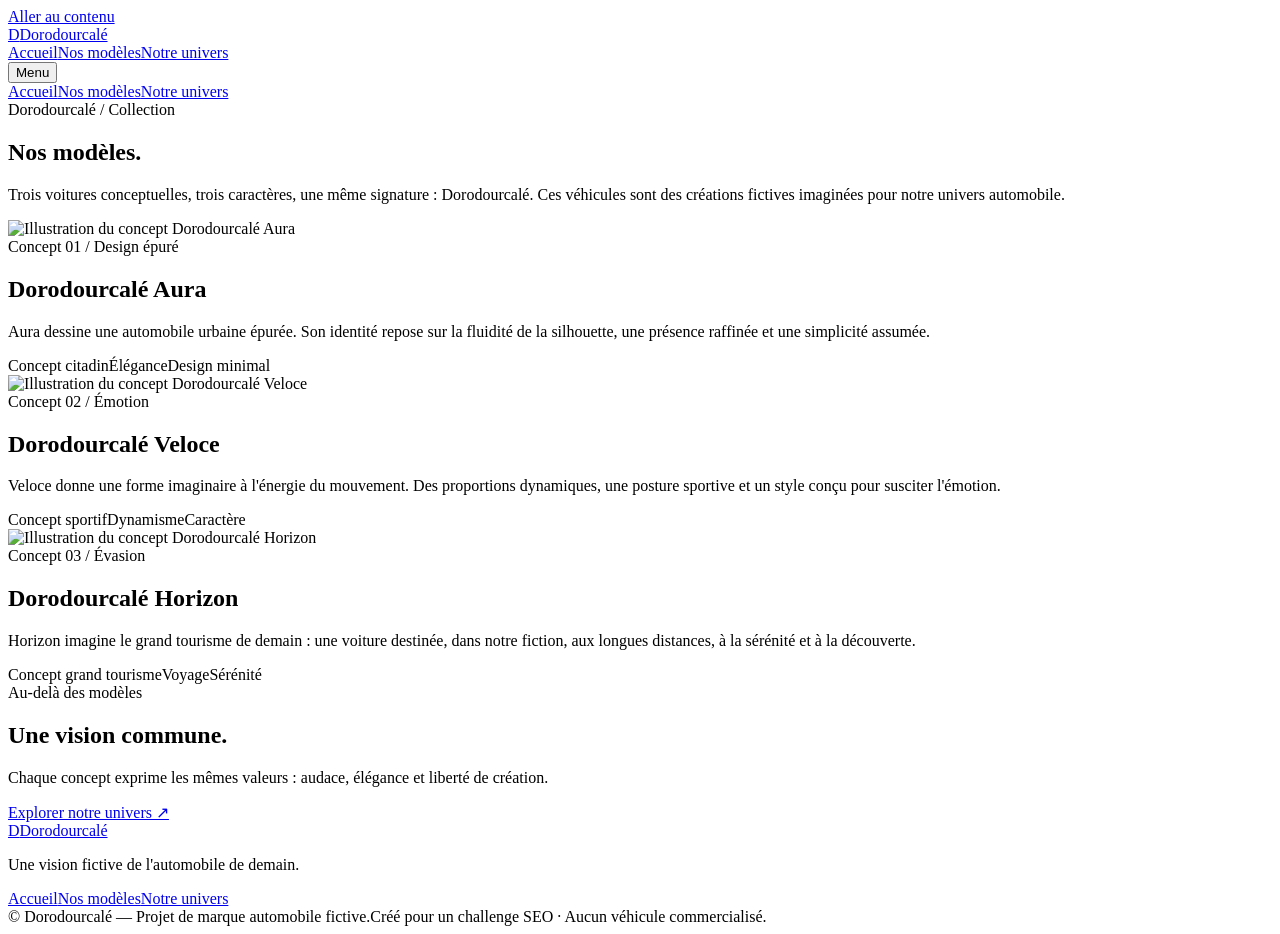
==== modeles.html @ 1ba8465c "Add files via upload" ====
<!doctype html>
<html lang="fr"><head><meta charset="utf-8"><meta name="viewport" content="width=device-width, initial-scale=1"><title>Modèles Dorodourcalé | Aura, Veloce et Horizon</title><meta name="description" content="Explorez les trois modèles de voitures conceptuelles Dorodourcalé : Aura, Veloce et Horizon, imaginés autour du design et de la liberté."><meta name="robots" content="index,follow,max-image-preview:large"><meta name="theme-color" content="#0a0d11"><meta property="og:type" content="website"><meta property="og:locale" content="fr_FR"><meta property="og:site_name" content="Dorodourcalé"><meta property="og:title" content="Modèles Dorodourcalé | Aura, Veloce et Horizon"><meta property="og:description" content="Explorez les trois modèles de voitures conceptuelles Dorodourcalé : Aura, Veloce et Horizon, imaginés autour du design et de la liberté."><meta property="og:image" content="assets/voiture.svg"><link rel="icon" href="assets/favicon.svg" type="image/svg+xml"><link rel="stylesheet" href="assets/style.css"><script type="application/ld+json">{ "@context":"https://schema.org", "@type":"Brand", "name":"Dorodourcalé", "description":"Dorodourcalé est une marque automobile fictive imaginée autour de concepts de véhicules et d’un univers de design." }</script><script src="assets/main.js" defer></script></head>
<body><a class="skip-link" href="#contenu">Aller au contenu</a><header class="site-header"><div class="container header-inner"><a href="index.html" class="brand" aria-label="Dorodourcalé, accueil"><span class="brand-mark" aria-hidden="true">D</span>Dorodourcalé</a><nav class="desktop-nav" aria-label="Navigation principale"><a href="index.html">Accueil</a><a href="modeles.html" aria-current="page">Nos modèles</a><a href="univers.html">Notre univers</a></nav><button class="menu-btn" type="button" aria-label="Ouvrir le menu" aria-controls="navigation-mobile" aria-expanded="false">Menu</button></div><nav class="mobile-nav" id="navigation-mobile" aria-label="Navigation mobile"><a href="index.html">Accueil</a><a href="modeles.html" aria-current="page">Nos modèles</a><a href="univers.html">Notre univers</a></nav></header>
<main id="contenu"><section class="inner-hero"><div class="container"><span class="eyebrow">Dorodourcalé / Collection</span><h1>Nos modèles.</h1><p>Trois voitures conceptuelles, trois caractères, une même signature : Dorodourcalé. Ces véhicules sont des créations fictives imaginées pour notre univers automobile.</p></div></section><section class="section-tight"><div class="container"><article class="detail-model" id="aura"><div class="model-image"><img src="assets/voiture.svg" width="1200" height="550" alt="Illustration du concept Dorodourcalé Aura" loading="lazy"></div><div class="detail-copy"><span class="eyebrow">Concept 01 / Design épuré</span><h2>Dorodourcalé Aura</h2><p>Aura dessine une automobile urbaine épurée. Son identité repose sur la fluidité de la silhouette, une présence raffinée et une simplicité assumée.</p><div class="details"><span class="pill">Concept citadin</span><span class="pill">Élégance</span><span class="pill">Design minimal</span></div></div></article><article class="detail-model" id="veloce"><div class="model-image"><img src="assets/voiture.svg" width="1200" height="550" alt="Illustration du concept Dorodourcalé Veloce" loading="lazy"></div><div class="detail-copy"><span class="eyebrow">Concept 02 / Émotion</span><h2>Dorodourcalé Veloce</h2><p>Veloce donne une forme imaginaire à l'énergie du mouvement. Des proportions dynamiques, une posture sportive et un style conçu pour susciter l'émotion.</p><div class="details"><span class="pill">Concept sportif</span><span class="pill">Dynamisme</span><span class="pill">Caractère</span></div></div></article><article class="detail-model" id="horizon"><div class="model-image"><img src="assets/voiture.svg" width="1200" height="550" alt="Illustration du concept Dorodourcalé Horizon" loading="lazy"></div><div class="detail-copy"><span class="eyebrow">Concept 03 / Évasion</span><h2>Dorodourcalé Horizon</h2><p>Horizon imagine le grand tourisme de demain : une voiture destinée, dans notre fiction, aux longues distances, à la sérénité et à la découverte.</p><div class="details"><span class="pill">Concept grand tourisme</span><span class="pill">Voyage</span><span class="pill">Sérénité</span></div></div></article></div></section><section class="cta-section"><div class="container"><span class="eyebrow">Au-delà des modèles</span><h2>Une vision commune.</h2><p>Chaque concept exprime les mêmes valeurs : audace, élégance et liberté de création.</p><a href="univers.html" class="btn">Explorer notre univers ↗</a></div></section></main><footer class="footer"><div class="container"><div class="footer-grid"><div><a href="index.html" class="brand"><span class="brand-mark" aria-hidden="true">D</span>Dorodourcalé</a><p>Une vision fictive de l'automobile de demain.</p></div><nav class="footer-links" aria-label="Navigation de pied de page"><a href="index.html">Accueil</a><a href="modeles.html" aria-current="page">Nos modèles</a><a href="univers.html">Notre univers</a></nav></div><div class="footer-bottom"><span>© Dorodourcalé — Projet de marque automobile fictive.</span><span>Créé pour un challenge SEO · Aucun véhicule commercialisé.</span></div></div></footer></body></html>
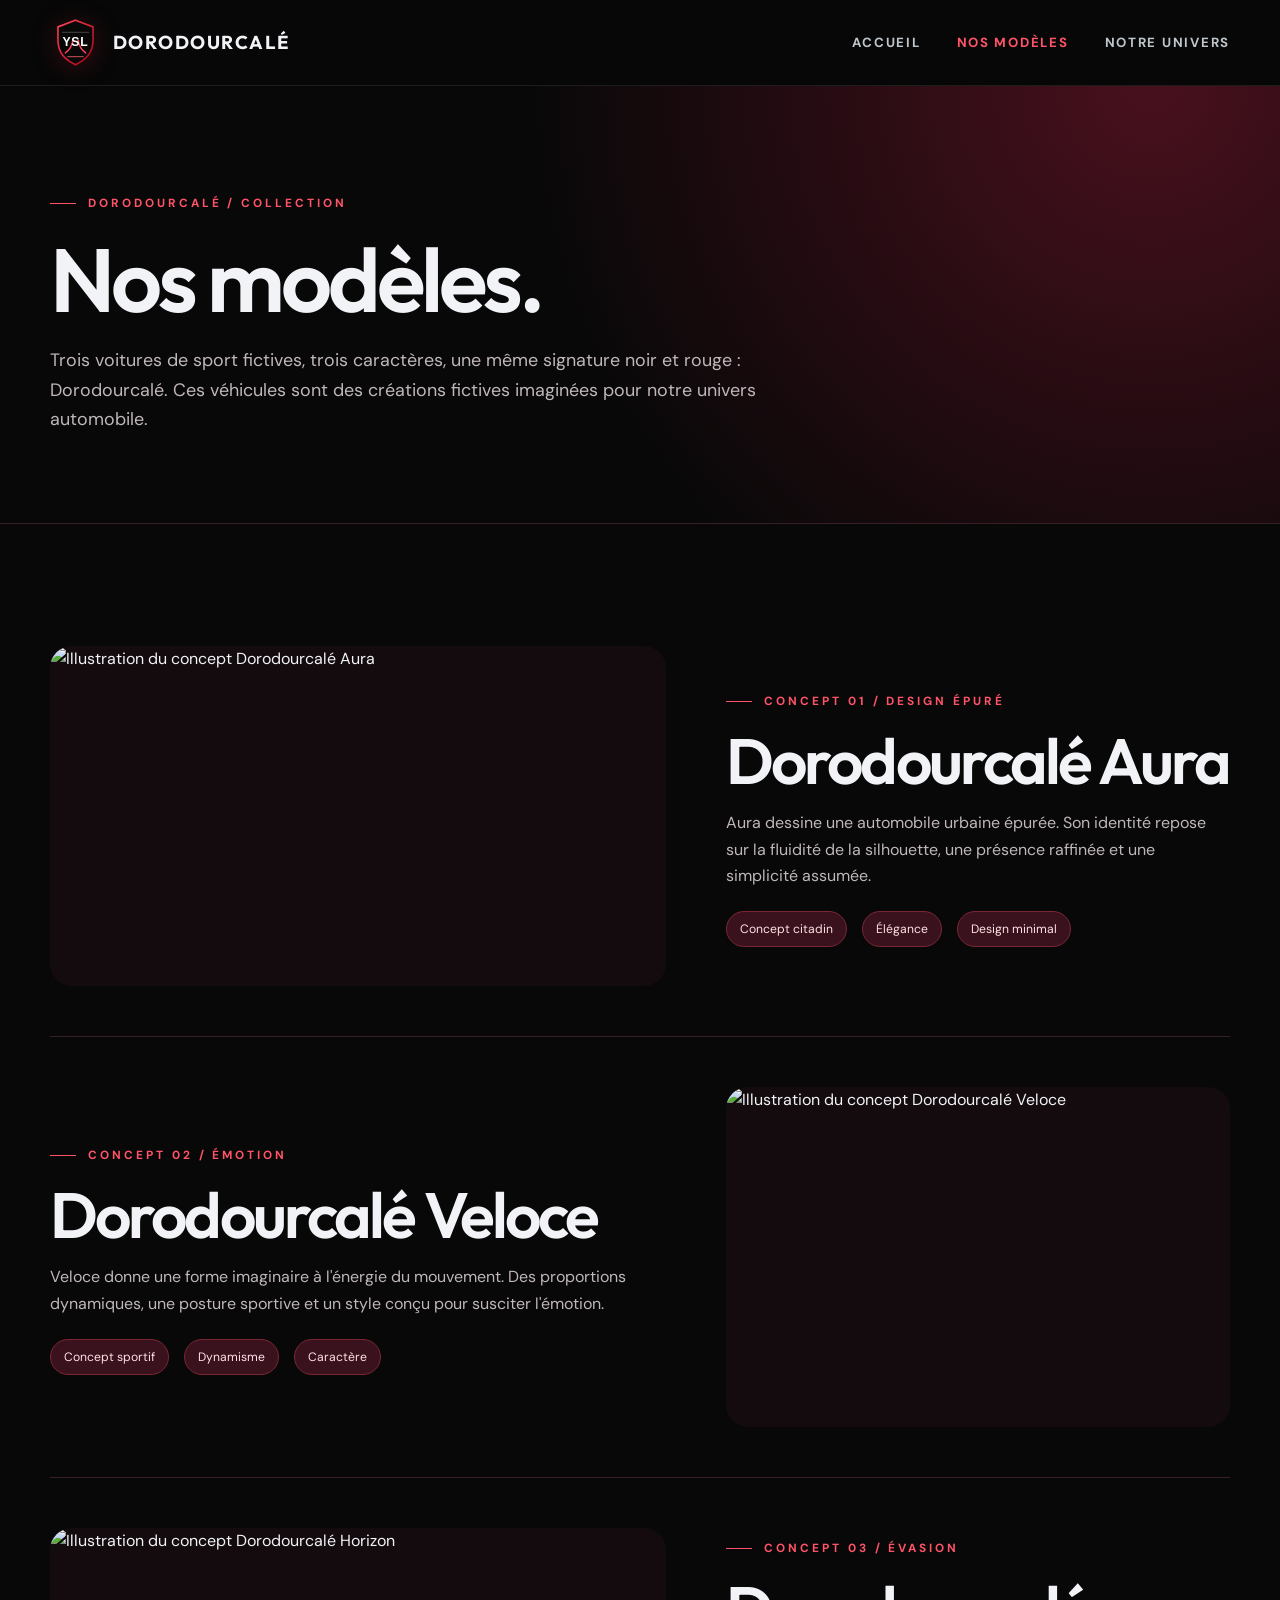
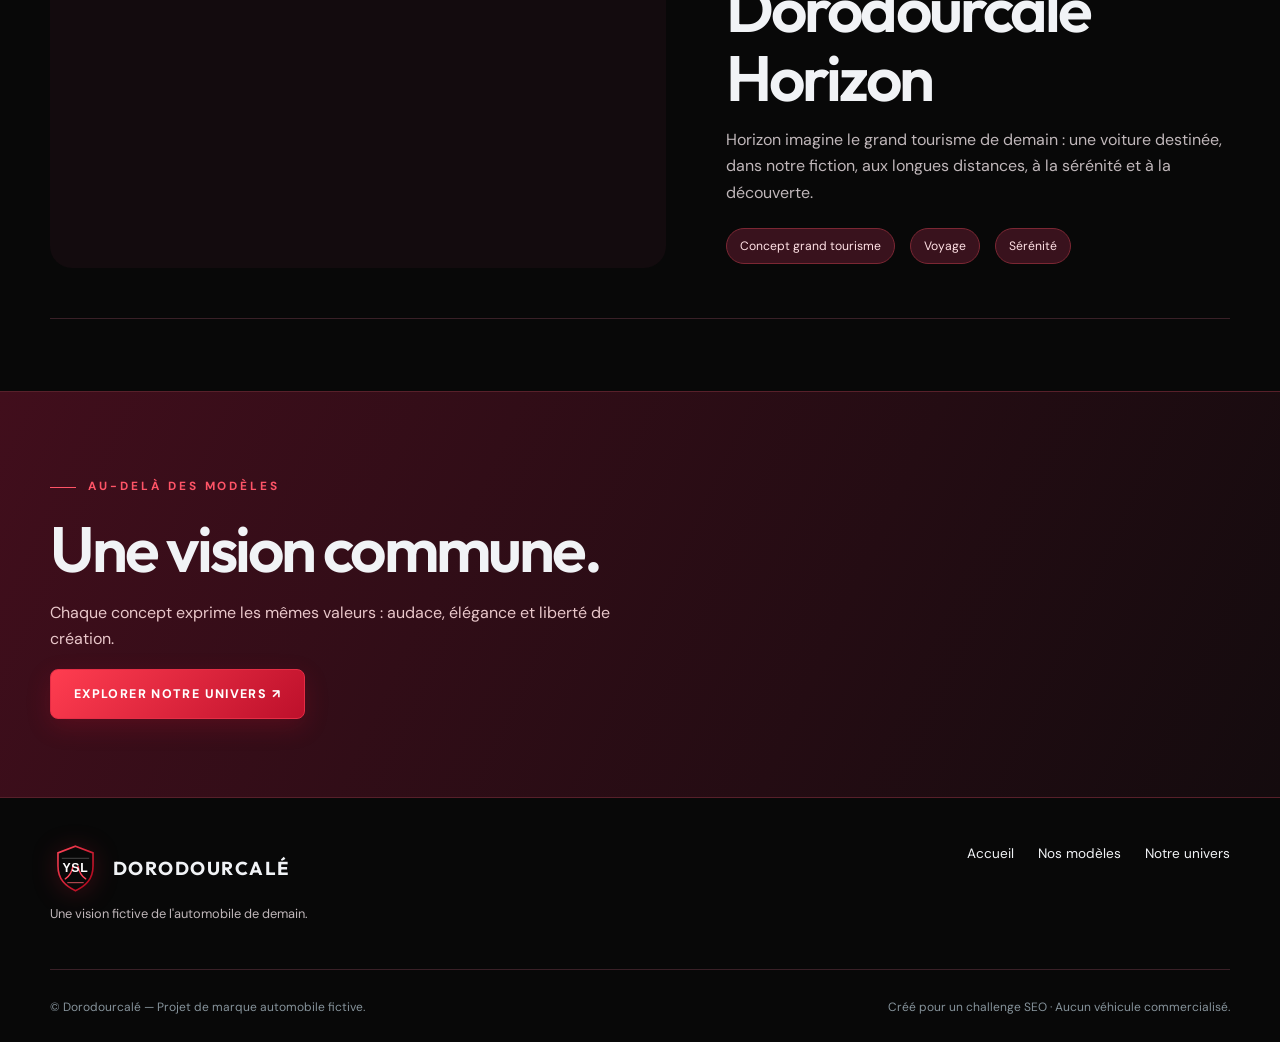
==== commit d072c9ef: "Add YSL logo and sports-car photography to modeles.html" ====
--- a/modeles.html
+++ b/modeles.html
@@ -1,4 +1,4 @@
 <!doctype html>
-<html lang="fr"><head><meta charset="utf-8"><meta name="viewport" content="width=device-width, initial-scale=1"><title>Modèles Dorodourcalé | Aura, Veloce et Horizon</title><meta name="description" content="Explorez les trois modèles de voitures conceptuelles Dorodourcalé : Aura, Veloce et Horizon, imaginés autour du design et de la liberté."><meta name="robots" content="index,follow,max-image-preview:large"><meta name="theme-color" content="#0a0d11"><meta property="og:type" content="website"><meta property="og:locale" content="fr_FR"><meta property="og:site_name" content="Dorodourcalé"><meta property="og:title" content="Modèles Dorodourcalé | Aura, Veloce et Horizon"><meta property="og:description" content="Explorez les trois modèles de voitures conceptuelles Dorodourcalé : Aura, Veloce et Horizon, imaginés autour du design et de la liberté."><meta property="og:image" content="assets/voiture.svg"><link rel="icon" href="assets/favicon.svg" type="image/svg+xml"><link rel="stylesheet" href="assets/style.css"><script type="application/ld+json">{ "@context":"https://schema.org", "@type":"Brand", "name":"Dorodourcalé", "description":"Dorodourcalé est une marque automobile fictive imaginée autour de concepts de véhicules et d’un univers de design." }</script><script src="assets/main.js" defer></script></head>
-<body><a class="skip-link" href="#contenu">Aller au contenu</a><header class="site-header"><div class="container header-inner"><a href="index.html" class="brand" aria-label="Dorodourcalé, accueil"><span class="brand-mark" aria-hidden="true">D</span>Dorodourcalé</a><nav class="desktop-nav" aria-label="Navigation principale"><a href="index.html">Accueil</a><a href="modeles.html" aria-current="page">Nos modèles</a><a href="univers.html">Notre univers</a></nav><button class="menu-btn" type="button" aria-label="Ouvrir le menu" aria-controls="navigation-mobile" aria-expanded="false">Menu</button></div><nav class="mobile-nav" id="navigation-mobile" aria-label="Navigation mobile"><a href="index.html">Accueil</a><a href="modeles.html" aria-current="page">Nos modèles</a><a href="univers.html">Notre univers</a></nav></header>
-<main id="contenu"><section class="inner-hero"><div class="container"><span class="eyebrow">Dorodourcalé / Collection</span><h1>Nos modèles.</h1><p>Trois voitures conceptuelles, trois caractères, une même signature : Dorodourcalé. Ces véhicules sont des créations fictives imaginées pour notre univers automobile.</p></div></section><section class="section-tight"><div class="container"><article class="detail-model" id="aura"><div class="model-image"><img src="assets/voiture.svg" width="1200" height="550" alt="Illustration du concept Dorodourcalé Aura" loading="lazy"></div><div class="detail-copy"><span class="eyebrow">Concept 01 / Design épuré</span><h2>Dorodourcalé Aura</h2><p>Aura dessine une automobile urbaine épurée. Son identité repose sur la fluidité de la silhouette, une présence raffinée et une simplicité assumée.</p><div class="details"><span class="pill">Concept citadin</span><span class="pill">Élégance</span><span class="pill">Design minimal</span></div></div></article><article class="detail-model" id="veloce"><div class="model-image"><img src="assets/voiture.svg" width="1200" height="550" alt="Illustration du concept Dorodourcalé Veloce" loading="lazy"></div><div class="detail-copy"><span class="eyebrow">Concept 02 / Émotion</span><h2>Dorodourcalé Veloce</h2><p>Veloce donne une forme imaginaire à l'énergie du mouvement. Des proportions dynamiques, une posture sportive et un style conçu pour susciter l'émotion.</p><div class="details"><span class="pill">Concept sportif</span><span class="pill">Dynamisme</span><span class="pill">Caractère</span></div></div></article><article class="detail-model" id="horizon"><div class="model-image"><img src="assets/voiture.svg" width="1200" height="550" alt="Illustration du concept Dorodourcalé Horizon" loading="lazy"></div><div class="detail-copy"><span class="eyebrow">Concept 03 / Évasion</span><h2>Dorodourcalé Horizon</h2><p>Horizon imagine le grand tourisme de demain : une voiture destinée, dans notre fiction, aux longues distances, à la sérénité et à la découverte.</p><div class="details"><span class="pill">Concept grand tourisme</span><span class="pill">Voyage</span><span class="pill">Sérénité</span></div></div></article></div></section><section class="cta-section"><div class="container"><span class="eyebrow">Au-delà des modèles</span><h2>Une vision commune.</h2><p>Chaque concept exprime les mêmes valeurs : audace, élégance et liberté de création.</p><a href="univers.html" class="btn">Explorer notre univers ↗</a></div></section></main><footer class="footer"><div class="container"><div class="footer-grid"><div><a href="index.html" class="brand"><span class="brand-mark" aria-hidden="true">D</span>Dorodourcalé</a><p>Une vision fictive de l'automobile de demain.</p></div><nav class="footer-links" aria-label="Navigation de pied de page"><a href="index.html">Accueil</a><a href="modeles.html" aria-current="page">Nos modèles</a><a href="univers.html">Notre univers</a></nav></div><div class="footer-bottom"><span>© Dorodourcalé — Projet de marque automobile fictive.</span><span>Créé pour un challenge SEO · Aucun véhicule commercialisé.</span></div></div></footer></body></html>+<html lang="fr"><head><meta charset="utf-8"><meta name="viewport" content="width=device-width, initial-scale=1"><title>Modèles Dorodourcalé | Aura, Veloce et Horizon</title><meta name="description" content="Explorez les trois modèles de voitures conceptuelles Dorodourcalé : Aura, Veloce et Horizon, imaginés autour du design et de la liberté."><meta name="robots" content="index,follow,max-image-preview:large"><meta name="theme-color" content="#080808"><meta property="og:type" content="website"><meta property="og:locale" content="fr_FR"><meta property="og:site_name" content="Dorodourcalé"><meta property="og:title" content="Modèles Dorodourcalé | Aura, Veloce et Horizon"><meta property="og:description" content="Explorez les trois modèles de voitures conceptuelles Dorodourcalé : Aura, Veloce et Horizon, imaginés autour du design et de la liberté."><meta property="og:image" content="assets/ysl-logo.svg"><link rel="icon" href="assets/ysl-logo.svg" type="image/svg+xml"><link rel="stylesheet" href="assets/style.css"><script type="application/ld+json">{ "@context":"https://schema.org", "@type":"Brand", "name":"Dorodourcalé", "description":"Dorodourcalé est une marque automobile fictive imaginée autour de concepts de véhicules et d’un univers de design." }</script><script src="assets/main.js" defer></script></head>
+<body><a class="skip-link" href="#contenu">Aller au contenu</a><header class="site-header"><div class="container header-inner"><a href="index.html" class="brand" aria-label="Dorodourcalé, accueil"><img class="brand-logo" src="assets/ysl-logo.svg" alt="Emblème automobile YSL">Dorodourcalé</a><nav class="desktop-nav" aria-label="Navigation principale"><a href="index.html">Accueil</a><a href="modeles.html" aria-current="page">Nos modèles</a><a href="univers.html">Notre univers</a></nav><button class="menu-btn" type="button" aria-label="Ouvrir le menu" aria-controls="navigation-mobile" aria-expanded="false">Menu</button></div><nav class="mobile-nav" id="navigation-mobile" aria-label="Navigation mobile"><a href="index.html">Accueil</a><a href="modeles.html" aria-current="page">Nos modèles</a><a href="univers.html">Notre univers</a></nav></header>
+<main id="contenu"><section class="inner-hero"><div class="container"><span class="eyebrow">Dorodourcalé / Collection</span><h1>Nos modèles.</h1><p>Trois voitures de sport fictives, trois caractères, une même signature noir et rouge : Dorodourcalé. Ces véhicules sont des créations fictives imaginées pour notre univers automobile.</p></div></section><section class="section-tight"><div class="container"><article class="detail-model" id="aura"><div class="model-image"><img src="https://images.pexels.com/photos/193991/pexels-photo-193991.jpeg?auto=compress&cs=tinysrgb&w=1600" width="1600" height="1067" alt="Illustration du concept Dorodourcalé Aura" loading="lazy"></div><div class="detail-copy"><span class="eyebrow">Concept 01 / Design épuré</span><h2>Dorodourcalé Aura</h2><p>Aura dessine une automobile urbaine épurée. Son identité repose sur la fluidité de la silhouette, une présence raffinée et une simplicité assumée.</p><div class="details"><span class="pill">Concept citadin</span><span class="pill">Élégance</span><span class="pill">Design minimal</span></div></div></article><article class="detail-model" id="veloce"><div class="model-image"><img src="https://images.pexels.com/photos/120049/pexels-photo-120049.jpeg?auto=compress&cs=tinysrgb&w=1600" width="1600" height="1067" alt="Illustration du concept Dorodourcalé Veloce" loading="lazy"></div><div class="detail-copy"><span class="eyebrow">Concept 02 / Émotion</span><h2>Dorodourcalé Veloce</h2><p>Veloce donne une forme imaginaire à l'énergie du mouvement. Des proportions dynamiques, une posture sportive et un style conçu pour susciter l'émotion.</p><div class="details"><span class="pill">Concept sportif</span><span class="pill">Dynamisme</span><span class="pill">Caractère</span></div></div></article><article class="detail-model" id="horizon"><div class="model-image"><img src="https://images.pexels.com/photos/337909/pexels-photo-337909.jpeg?auto=compress&cs=tinysrgb&w=1600" width="1600" height="1067" alt="Illustration du concept Dorodourcalé Horizon" loading="lazy"></div><div class="detail-copy"><span class="eyebrow">Concept 03 / Évasion</span><h2>Dorodourcalé Horizon</h2><p>Horizon imagine le grand tourisme de demain : une voiture destinée, dans notre fiction, aux longues distances, à la sérénité et à la découverte.</p><div class="details"><span class="pill">Concept grand tourisme</span><span class="pill">Voyage</span><span class="pill">Sérénité</span></div></div></article></div></section><section class="cta-section"><div class="container"><span class="eyebrow">Au-delà des modèles</span><h2>Une vision commune.</h2><p>Chaque concept exprime les mêmes valeurs : audace, élégance et liberté de création.</p><a href="univers.html" class="btn">Explorer notre univers ↗</a></div></section></main><footer class="footer"><div class="container"><div class="footer-grid"><div><a href="index.html" class="brand"><img class="brand-logo" src="assets/ysl-logo.svg" alt="Emblème automobile YSL">Dorodourcalé</a><p>Une vision fictive de l'automobile de demain.</p></div><nav class="footer-links" aria-label="Navigation de pied de page"><a href="index.html">Accueil</a><a href="modeles.html" aria-current="page">Nos modèles</a><a href="univers.html">Notre univers</a></nav></div><div class="footer-bottom"><span>© Dorodourcalé — Projet de marque automobile fictive.</span><span>Créé pour un challenge SEO · Aucun véhicule commercialisé.</span></div></div></footer></body></html>
--- a/assets/style.css
+++ b/assets/style.css
@@ -0,0 +1,40 @@
+@import url('https://fonts.googleapis.com/css2?family=DM+Sans:wght@400;500;600;700&family=Outfit:wght@400;500;600;700;800&display=swap');
+:root{--bg:#090909;--surface:#141111;--panel:#1e1718;--text:#f1f3f6;--muted:#a4afb8;--line:#372226;--cyan:#f03b4d;--max:1180px}
+*{box-sizing:border-box}html{scroll-behavior:smooth}body{margin:0;background:var(--bg);color:var(--text);font-family:'DM Sans',Arial,sans-serif;line-height:1.65}a{color:inherit;text-decoration:none}img{max-width:100%;display:block}button{font:inherit}h1,h2,h3,p{margin-top:0}h1,h2,h3{font-family:Outfit,Arial,sans-serif;line-height:1.08;letter-spacing:-.045em}h1{font-size:clamp(3.5rem,8.4vw,8rem);font-weight:600}h2{font-size:clamp(2.4rem,5vw,4.8rem);font-weight:600}h3{font-size:1.55rem;font-weight:600}.container{width:min(var(--max),calc(100% - 48px));margin-inline:auto}
+.site-header{position:relative;z-index:40;border-bottom:1px solid #ffffff17;background:#090909ed}.header-inner{min-height:85px;display:flex;align-items:center;justify-content:space-between;gap:24px}.brand{display:inline-flex;align-items:center;gap:11px;font-family:Outfit,sans-serif;font-size:1.35rem;font-weight:700;letter-spacing:.07em;text-transform:uppercase}.brand-mark{width:29px;height:29px;border:2px solid var(--cyan);border-radius:50%;display:grid;place-items:center;color:var(--cyan);font-size:17px;line-height:1;transform:rotate(-25deg)}.desktop-nav{display:flex;gap:36px;align-items:center}.desktop-nav a,.mobile-nav a{font-size:.83rem;text-transform:uppercase;letter-spacing:.13em;color:#bec6cc;font-weight:700}.desktop-nav a:hover,.desktop-nav a[aria-current=page],.mobile-nav a[aria-current=page]{color:var(--cyan)}.menu-btn{display:none;border:1px solid var(--line);border-radius:8px;background:transparent;color:#fff;padding:9px 13px;cursor:pointer}.mobile-nav{display:none}
+.eyebrow{display:inline-flex;align-items:center;gap:12px;font-size:.74rem;letter-spacing:.25em;font-weight:700;text-transform:uppercase;color:var(--cyan)}.eyebrow:before{content:'';width:26px;height:1px;background:currentColor}
+.hero{min-height:710px;position:relative;overflow:hidden;display:flex;align-items:center;padding:90px 0 130px;background:radial-gradient(ellipse at 71% 46%,#4c111a 0%,#190c10 31%,#090909 72%)}.hero:after{content:'';position:absolute;inset:auto 0 0;height:170px;background:linear-gradient(transparent,var(--bg))}.hero .container{position:relative;z-index:2}.hero-copy{max-width:710px}.hero-copy h1{margin:22px 0 19px}.hero-copy h1 em{display:block;font-style:normal;color:var(--cyan)}.hero-copy p{color:#c4cdd1;max-width:550px;font-size:1.1rem}.hero-vehicle{position:absolute;right:-15%;top:23%;width:min(93%,1160px);max-width:none;opacity:.96;filter:drop-shadow(0 35px 20px #0008);z-index:1;pointer-events:none}
+.btn{display:inline-flex;align-items:center;justify-content:center;gap:18px;padding:14px 23px;border-radius:3px;background:var(--cyan);color:#ffffff;font-weight:800;font-size:.78rem;letter-spacing:.11em;text-transform:uppercase;border:1px solid var(--cyan);transition:transform .2s,background .2s;cursor:pointer}.btn:hover{transform:translateY(-2px);background:#e2fff6}.btn-outline{background:transparent;border-color:#79898b;color:white}.btn-outline:hover{background:#ffffff19}.hero-actions{display:flex;gap:13px;flex-wrap:wrap;margin-top:30px}.hero-index{position:absolute;bottom:43px;left:max(24px,calc((100% - var(--max))/2));z-index:3;color:#9aa7ac;font-size:.75rem;letter-spacing:.2em}
+.section{padding:110px 0}.section-tight{padding:72px 0}.section-lead{max-width:760px}.section-lead p{font-size:1.07rem;color:var(--muted);max-width:650px}.section-lead h2{margin:20px 0 16px}.split{display:grid;grid-template-columns:1fr 1fr;gap:70px;align-items:center}.feature-art{min-height:390px;border:1px solid #4e2028;background:radial-gradient(circle at 50% 40%,#3e1821,#170c10 70%);display:flex;align-items:center;justify-content:center;overflow:hidden;position:relative}.feature-art img{width:130%;max-width:none}.feature-art:after{position:absolute;content:'D / 01';bottom:20px;left:24px;color:#e2a9b0;font-size:.78rem;letter-spacing:.24em}.text-muted{color:var(--muted)}.stat-band{border-block:1px solid var(--line);background:#130e0f}.stat-grid{display:grid;grid-template-columns:repeat(3,1fr);gap:20px;padding-block:30px}.stat-item{padding:10px 30px;border-right:1px solid var(--line)}.stat-item:first-child{padding-left:0}.stat-item:last-child{border:0}.stat-item strong{display:block;font-size:1.2rem;font-family:Outfit,sans-serif}.stat-item span{color:var(--muted);font-size:.8rem}
+.cards{display:grid;grid-template-columns:repeat(3,1fr);gap:20px;margin-top:48px}.model-card{border:1px solid var(--line);background:linear-gradient(155deg,#231416,#151011);overflow:hidden;transition:transform .25s,border-color .25s}.model-card:hover{transform:translateY(-5px);border-color:#b71b32}.model-art{height:210px;display:grid;place-items:center;overflow:hidden;background:radial-gradient(ellipse at 50% 65%,#34464a 0%,transparent 70%)}.model-art img{max-width:none;width:120%;filter:drop-shadow(0 14px 8px #0008)}.model-card:nth-child(2) .model-art img{filter:hue-rotate(160deg) saturate(.75) drop-shadow(0 14px 8px #0008)}.model-card:nth-child(3) .model-art img{filter:hue-rotate(235deg) saturate(.6) drop-shadow(0 14px 8px #0008)}.model-copy{padding:25px}.model-copy h3{margin:6px 0 8px}.model-copy p{color:var(--muted);font-size:.9rem}.tag{color:var(--cyan);text-transform:uppercase;letter-spacing:.19em;font-size:.66rem;font-weight:800}.text-link{font-size:.75rem;letter-spacing:.1em;text-transform:uppercase;color:var(--cyan);font-weight:800}
+.cta-section{background:linear-gradient(100deg,#42121d,#190b0e);border-block:1px solid #57202a;padding:78px 0}.cta-section h2{margin:17px 0}.cta-section p{max-width:620px;color:#e9c7ca}.footer{padding:45px 0 25px}.footer-grid{display:flex;justify-content:space-between;gap:30px;align-items:start}.footer p,.footer small{color:var(--muted);font-size:.8rem}.footer-links{display:flex;gap:24px;flex-wrap:wrap;font-size:.85rem}.footer-bottom{padding-top:28px;margin-top:32px;border-top:1px solid var(--line);display:flex;justify-content:space-between;gap:20px;color:#86939b;font-size:.75rem}
+.inner-hero{padding:100px 0 70px;background:radial-gradient(circle at 90% 0%,#48101d,transparent 51%);border-bottom:1px solid var(--line)}.inner-hero h1{font-size:clamp(3.2rem,7vw,6rem);margin:18px 0}.inner-hero p{font-size:1.12rem;max-width:740px;color:var(--muted)}.detail-model{display:grid;grid-template-columns:1.1fr .9fr;gap:60px;align-items:center;padding:50px 0;border-bottom:1px solid var(--line)}.detail-model:nth-child(even) .model-image{order:2}.model-image{min-height:330px;background:radial-gradient(ellipse at center,#42111c,#160a0d 70%);display:flex;align-items:center;justify-content:center;overflow:hidden}.model-image img{width:115%;max-width:none}.detail-model:nth-child(2) .model-image img{filter:hue-rotate(160deg) saturate(.75)}.detail-model:nth-child(3) .model-image img{filter:hue-rotate(235deg) saturate(.6)}.detail-copy h2{margin:15px 0}.detail-copy p{color:var(--muted)}.details{display:flex;gap:15px;flex-wrap:wrap;margin-top:22px}.pill{border:1px solid #7b2733;padding:7px 13px;border-radius:20px;color:#ffe0e4;font-size:.76rem}.prose{max-width:780px}.prose p{color:var(--muted);font-size:1.07rem}.prose h2{margin:52px 0 17px}.principles{display:grid;grid-template-columns:repeat(3,1fr);gap:20px;margin:45px 0}.principle{background:var(--surface);padding:32px;border:1px solid var(--line)}.principle .num{font-size:.75rem;letter-spacing:.2em;color:var(--cyan)}.principle h3{margin:16px 0}.principle p{font-size:.9rem;color:var(--muted)}.faq{max-width:850px;margin-top:30px}.faq details{border-bottom:1px solid var(--line);padding:18px 0}.faq summary{font-family:Outfit,sans-serif;font-size:1.15rem;font-weight:600;cursor:pointer;list-style-position:outside}.faq p{color:var(--muted);margin:12px 0 5px}.skip-link{position:absolute;top:-90px;left:10px;background:white;color:black;padding:8px;z-index:100}.skip-link:focus{top:10px}:focus-visible{outline:2px solid var(--cyan);outline-offset:3px}
+@media(max-width:1000px){.hero-vehicle{right:-35%;top:29%;width:120%;opacity:.5}.hero-copy{position:relative;z-index:4}.split{gap:30px}}
+@media(max-width:700px){.container{width:min(var(--max),calc(100% - 36px))}.header-inner{min-height:70px}.brand{font-size:1.06rem}.desktop-nav{display:none}.menu-btn{display:block}.mobile-nav.open{display:flex;flex-direction:column;gap:20px;padding:20px 24px 25px;border-top:1px solid var(--line)}.hero{min-height:660px;padding:90px 0}.hero-vehicle{width:165%;right:-69%;top:38%;opacity:.43}.hero h1{font-size:clamp(3.2rem,13vw,5rem)}.section{padding:76px 0}.split,.cards,.principles,.detail-model{grid-template-columns:1fr}.feature-art{min-height:265px}.model-art{height:230px}.stat-grid{grid-template-columns:1fr;gap:0}.stat-item{padding:16px 0;border-right:0;border-bottom:1px solid var(--line)}.stat-item:last-child{border:0}.detail-model{gap:25px}.detail-model:nth-child(even) .model-image{order:0}.model-image{min-height:235px}.footer-grid,.footer-bottom{flex-direction:column}.inner-hero{padding:70px 0 40px}.hero-index{bottom:25px}}
+/* Dorodourcalé YSL — noir et rouge, photos de sport */
+:root{--cyan:#f03b4d;--bg:#080808;--line:#392027;--muted:#c0b7ba}
+.site-header{background:#080808ed;backdrop-filter:blur(12px)}
+.brand{gap:12px;font-size:1.17rem;letter-spacing:.08em}
+.brand-logo{width:51px;height:51px;object-fit:contain;filter:drop-shadow(0 3px 12px #8d142755)}
+.hero{background:radial-gradient(ellipse at 80% 38%,#4c1420 0%,#170b0e 42%,#080808 82%);min-height:700px}
+.hero:before{content:'';position:absolute;inset:0;background:linear-gradient(90deg,#070707f2 0%,#080808bb 43%,#08080836 100%);z-index:1}
+.hero .container{z-index:3}
+.hero-vehicle{right:0;top:0;width:100%;height:100%;object-fit:cover;opacity:.78;filter:none;border-radius:0}
+.hero-copy h1 em{color:#ff4c60}
+.hero-copy p{color:#e3d9dc}
+.btn{background:linear-gradient(135deg,#ff3d50,#bd102b);color:#fff;border-color:#e52d45;border-radius:8px;box-shadow:0 8px 25px #d1102b33}
+.btn:hover{background:#ff5062;box-shadow:0 10px 30px #d1102b55}
+.btn-outline{background:#160b0eaa}
+.feature-art{border-radius:22px;background:#180b10}
+.feature-art img{width:100%;height:390px;object-fit:cover}
+.feature-art:after{color:#f5c5ce;content:'DORODOURCALÉ / YSL'}
+.model-card{border-radius:18px;background:linear-gradient(160deg,#261217,#0e0b0c)}
+.model-art{height:225px;background:#1b0c10}
+.model-art img,.model-card:nth-child(2) .model-art img,.model-card:nth-child(3) .model-art img{width:100%;height:225px;max-width:100%;object-fit:cover;filter:none}
+.model-image{border-radius:22px;background:#130b0e}
+.model-image img,.detail-model:nth-child(2) .model-image img,.detail-model:nth-child(3) .model-image img{width:100%;height:340px;max-width:100%;object-fit:cover;filter:none}
+.tag,.text-link,.eyebrow,.desktop-nav a[aria-current=page]{color:#ff5467}
+.pill{background:#39121d;color:#ffe1e5}
+.cta-section{background:linear-gradient(115deg,#410e1c,#140b0e)}
+@media(max-width:1000px){.hero-vehicle{right:0;top:0;width:100%;opacity:.6}}
+@media(max-width:700px){.brand-logo{width:42px;height:42px}.brand{font-size:1rem}.hero-vehicle{right:0;top:0;width:100%;opacity:.46}.hero{min-height:650px}.feature-art img{height:280px}.model-image img{height:260px}}
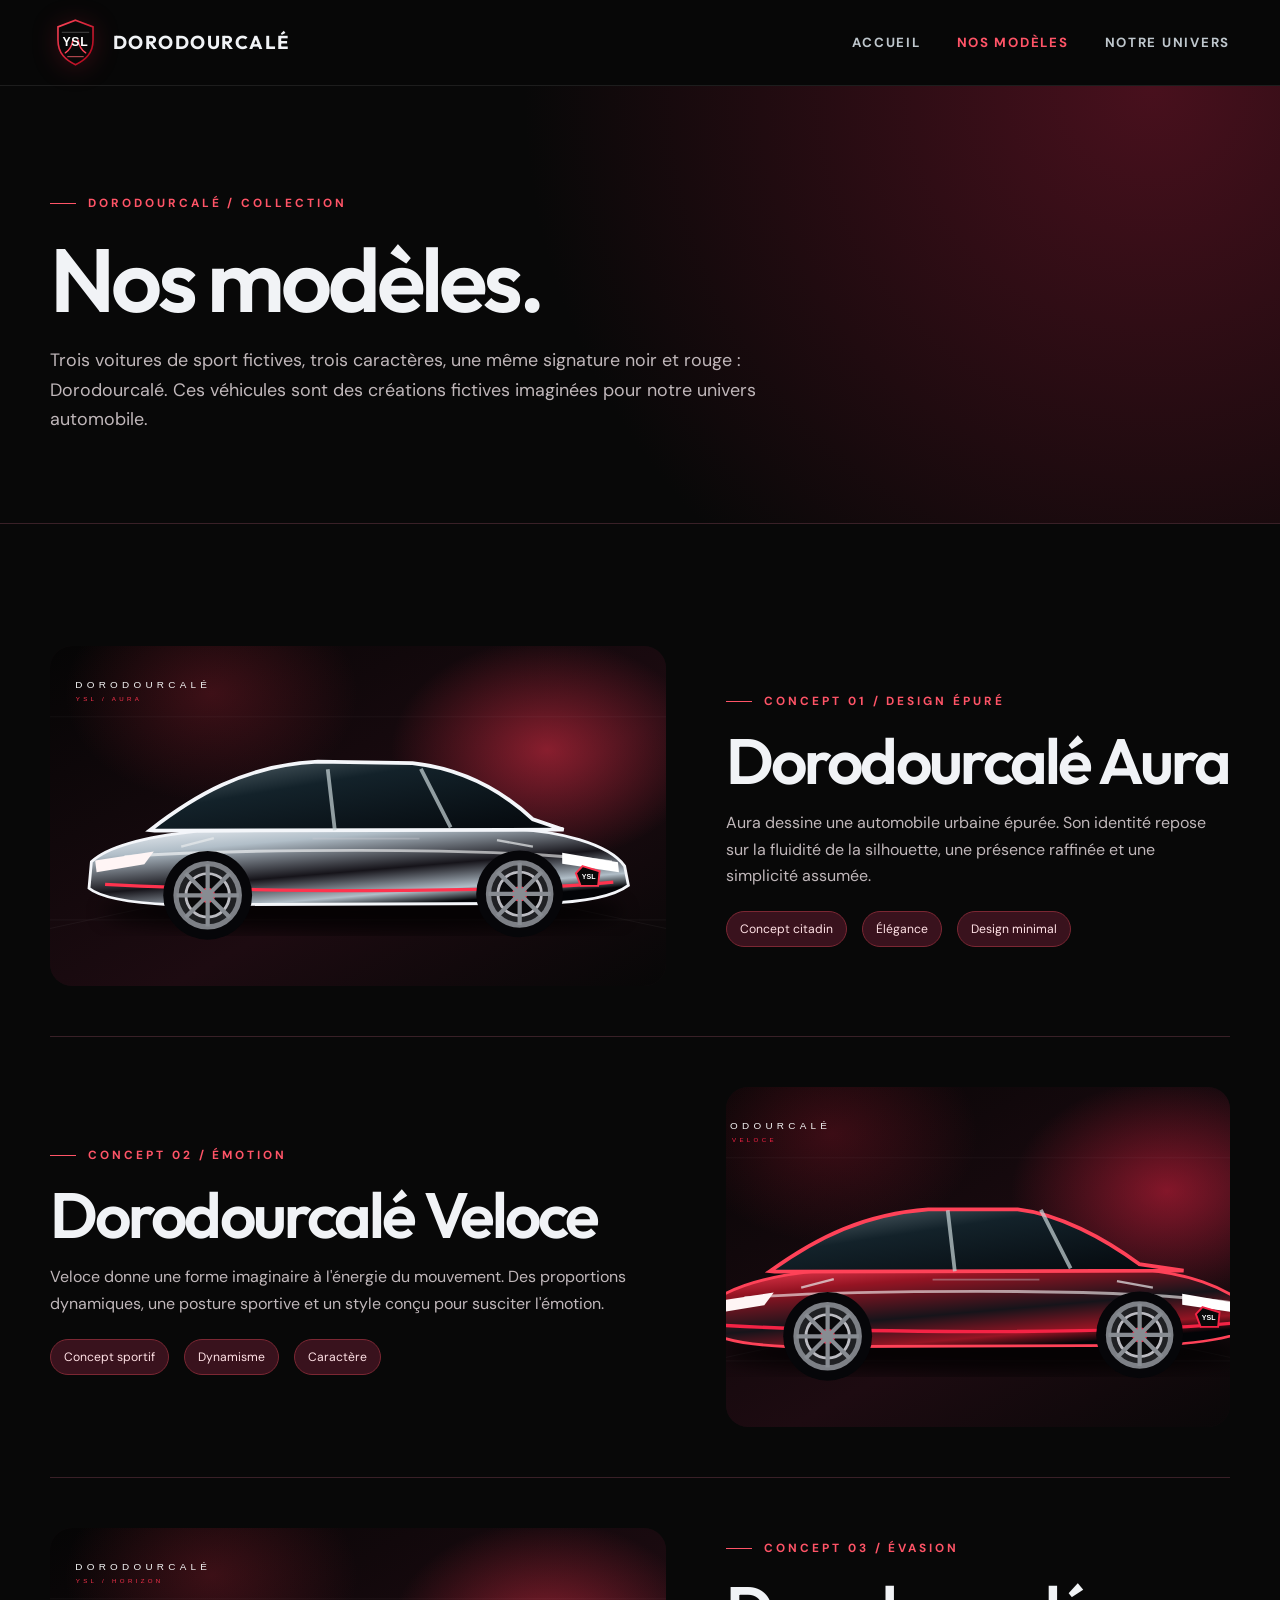
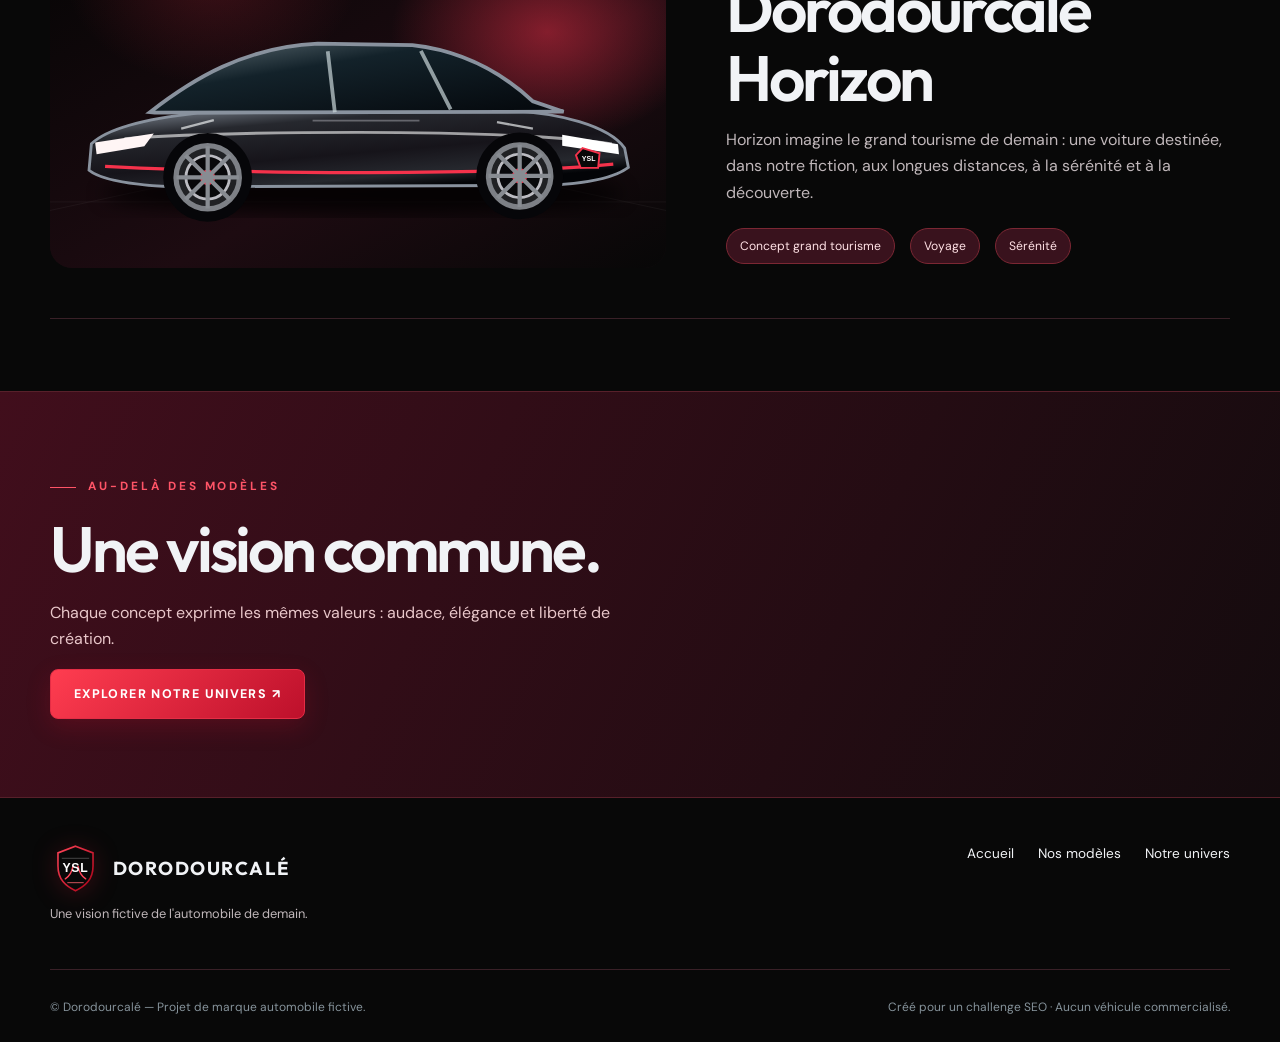
==== commit 5805fed0: "Replace branded car photos with original YSL luxury concepts in modeles.html" ====
--- a/modeles.html
+++ b/modeles.html
@@ -1,4 +1,4 @@
 <!doctype html>
 <html lang="fr"><head><meta charset="utf-8"><meta name="viewport" content="width=device-width, initial-scale=1"><title>Modèles Dorodourcalé | Aura, Veloce et Horizon</title><meta name="description" content="Explorez les trois modèles de voitures conceptuelles Dorodourcalé : Aura, Veloce et Horizon, imaginés autour du design et de la liberté."><meta name="robots" content="index,follow,max-image-preview:large"><meta name="theme-color" content="#080808"><meta property="og:type" content="website"><meta property="og:locale" content="fr_FR"><meta property="og:site_name" content="Dorodourcalé"><meta property="og:title" content="Modèles Dorodourcalé | Aura, Veloce et Horizon"><meta property="og:description" content="Explorez les trois modèles de voitures conceptuelles Dorodourcalé : Aura, Veloce et Horizon, imaginés autour du design et de la liberté."><meta property="og:image" content="assets/ysl-logo.svg"><link rel="icon" href="assets/ysl-logo.svg" type="image/svg+xml"><link rel="stylesheet" href="assets/style.css"><script type="application/ld+json">{ "@context":"https://schema.org", "@type":"Brand", "name":"Dorodourcalé", "description":"Dorodourcalé est une marque automobile fictive imaginée autour de concepts de véhicules et d’un univers de design." }</script><script src="assets/main.js" defer></script></head>
 <body><a class="skip-link" href="#contenu">Aller au contenu</a><header class="site-header"><div class="container header-inner"><a href="index.html" class="brand" aria-label="Dorodourcalé, accueil"><img class="brand-logo" src="assets/ysl-logo.svg" alt="Emblème automobile YSL">Dorodourcalé</a><nav class="desktop-nav" aria-label="Navigation principale"><a href="index.html">Accueil</a><a href="modeles.html" aria-current="page">Nos modèles</a><a href="univers.html">Notre univers</a></nav><button class="menu-btn" type="button" aria-label="Ouvrir le menu" aria-controls="navigation-mobile" aria-expanded="false">Menu</button></div><nav class="mobile-nav" id="navigation-mobile" aria-label="Navigation mobile"><a href="index.html">Accueil</a><a href="modeles.html" aria-current="page">Nos modèles</a><a href="univers.html">Notre univers</a></nav></header>
-<main id="contenu"><section class="inner-hero"><div class="container"><span class="eyebrow">Dorodourcalé / Collection</span><h1>Nos modèles.</h1><p>Trois voitures de sport fictives, trois caractères, une même signature noir et rouge : Dorodourcalé. Ces véhicules sont des créations fictives imaginées pour notre univers automobile.</p></div></section><section class="section-tight"><div class="container"><article class="detail-model" id="aura"><div class="model-image"><img src="https://images.pexels.com/photos/193991/pexels-photo-193991.jpeg?auto=compress&cs=tinysrgb&w=1600" width="1600" height="1067" alt="Illustration du concept Dorodourcalé Aura" loading="lazy"></div><div class="detail-copy"><span class="eyebrow">Concept 01 / Design épuré</span><h2>Dorodourcalé Aura</h2><p>Aura dessine une automobile urbaine épurée. Son identité repose sur la fluidité de la silhouette, une présence raffinée et une simplicité assumée.</p><div class="details"><span class="pill">Concept citadin</span><span class="pill">Élégance</span><span class="pill">Design minimal</span></div></div></article><article class="detail-model" id="veloce"><div class="model-image"><img src="https://images.pexels.com/photos/120049/pexels-photo-120049.jpeg?auto=compress&cs=tinysrgb&w=1600" width="1600" height="1067" alt="Illustration du concept Dorodourcalé Veloce" loading="lazy"></div><div class="detail-copy"><span class="eyebrow">Concept 02 / Émotion</span><h2>Dorodourcalé Veloce</h2><p>Veloce donne une forme imaginaire à l'énergie du mouvement. Des proportions dynamiques, une posture sportive et un style conçu pour susciter l'émotion.</p><div class="details"><span class="pill">Concept sportif</span><span class="pill">Dynamisme</span><span class="pill">Caractère</span></div></div></article><article class="detail-model" id="horizon"><div class="model-image"><img src="https://images.pexels.com/photos/337909/pexels-photo-337909.jpeg?auto=compress&cs=tinysrgb&w=1600" width="1600" height="1067" alt="Illustration du concept Dorodourcalé Horizon" loading="lazy"></div><div class="detail-copy"><span class="eyebrow">Concept 03 / Évasion</span><h2>Dorodourcalé Horizon</h2><p>Horizon imagine le grand tourisme de demain : une voiture destinée, dans notre fiction, aux longues distances, à la sérénité et à la découverte.</p><div class="details"><span class="pill">Concept grand tourisme</span><span class="pill">Voyage</span><span class="pill">Sérénité</span></div></div></article></div></section><section class="cta-section"><div class="container"><span class="eyebrow">Au-delà des modèles</span><h2>Une vision commune.</h2><p>Chaque concept exprime les mêmes valeurs : audace, élégance et liberté de création.</p><a href="univers.html" class="btn">Explorer notre univers ↗</a></div></section></main><footer class="footer"><div class="container"><div class="footer-grid"><div><a href="index.html" class="brand"><img class="brand-logo" src="assets/ysl-logo.svg" alt="Emblème automobile YSL">Dorodourcalé</a><p>Une vision fictive de l'automobile de demain.</p></div><nav class="footer-links" aria-label="Navigation de pied de page"><a href="index.html">Accueil</a><a href="modeles.html" aria-current="page">Nos modèles</a><a href="univers.html">Notre univers</a></nav></div><div class="footer-bottom"><span>© Dorodourcalé — Projet de marque automobile fictive.</span><span>Créé pour un challenge SEO · Aucun véhicule commercialisé.</span></div></div></footer></body></html>+<main id="contenu"><section class="inner-hero"><div class="container"><span class="eyebrow">Dorodourcalé / Collection</span><h1>Nos modèles.</h1><p>Trois voitures de sport fictives, trois caractères, une même signature noir et rouge : Dorodourcalé. Ces véhicules sont des créations fictives imaginées pour notre univers automobile.</p></div></section><section class="section-tight"><div class="container"><article class="detail-model" id="aura"><div class="model-image"><img src="assets/aura.svg" width="1600" height="1067" alt="Illustration du concept Dorodourcalé Aura" loading="lazy"></div><div class="detail-copy"><span class="eyebrow">Concept 01 / Design épuré</span><h2>Dorodourcalé Aura</h2><p>Aura dessine une automobile urbaine épurée. Son identité repose sur la fluidité de la silhouette, une présence raffinée et une simplicité assumée.</p><div class="details"><span class="pill">Concept citadin</span><span class="pill">Élégance</span><span class="pill">Design minimal</span></div></div></article><article class="detail-model" id="veloce"><div class="model-image"><img src="assets/veloce.svg" width="1600" height="1067" alt="Illustration du concept Dorodourcalé Veloce" loading="lazy"></div><div class="detail-copy"><span class="eyebrow">Concept 02 / Émotion</span><h2>Dorodourcalé Veloce</h2><p>Veloce donne une forme imaginaire à l'énergie du mouvement. Des proportions dynamiques, une posture sportive et un style conçu pour susciter l'émotion.</p><div class="details"><span class="pill">Concept sportif</span><span class="pill">Dynamisme</span><span class="pill">Caractère</span></div></div></article><article class="detail-model" id="horizon"><div class="model-image"><img src="assets/horizon.svg" width="1600" height="1067" alt="Illustration du concept Dorodourcalé Horizon" loading="lazy"></div><div class="detail-copy"><span class="eyebrow">Concept 03 / Évasion</span><h2>Dorodourcalé Horizon</h2><p>Horizon imagine le grand tourisme de demain : une voiture destinée, dans notre fiction, aux longues distances, à la sérénité et à la découverte.</p><div class="details"><span class="pill">Concept grand tourisme</span><span class="pill">Voyage</span><span class="pill">Sérénité</span></div></div></article></div></section><section class="cta-section"><div class="container"><span class="eyebrow">Au-delà des modèles</span><h2>Une vision commune.</h2><p>Chaque concept exprime les mêmes valeurs : audace, élégance et liberté de création.</p><a href="univers.html" class="btn">Explorer notre univers ↗</a></div></section></main><footer class="footer"><div class="container"><div class="footer-grid"><div><a href="index.html" class="brand"><img class="brand-logo" src="assets/ysl-logo.svg" alt="Emblème automobile YSL">Dorodourcalé</a><p>Une vision fictive de l'automobile de demain.</p></div><nav class="footer-links" aria-label="Navigation de pied de page"><a href="index.html">Accueil</a><a href="modeles.html" aria-current="page">Nos modèles</a><a href="univers.html">Notre univers</a></nav></div><div class="footer-bottom"><span>© Dorodourcalé — Projet de marque automobile fictive.</span><span>Créé pour un challenge SEO · Aucun véhicule commercialisé.</span></div></div></footer></body></html>
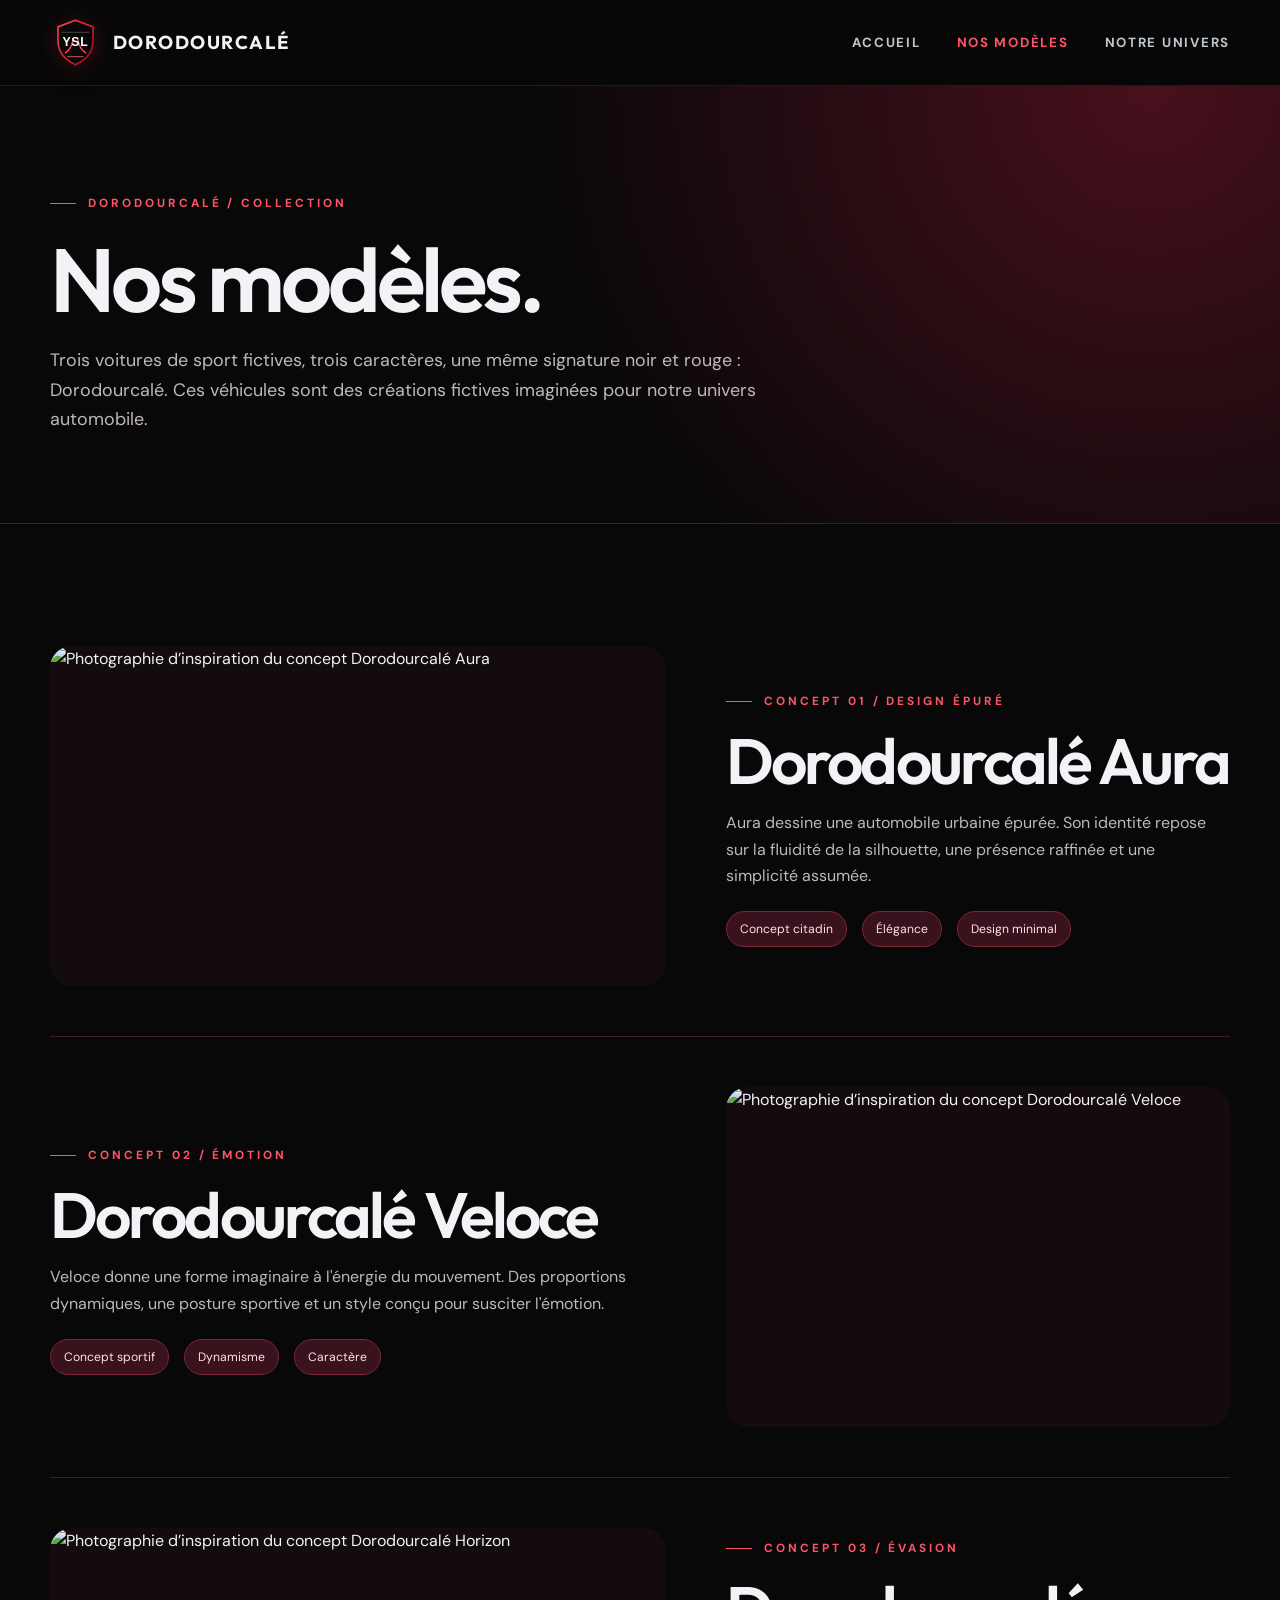
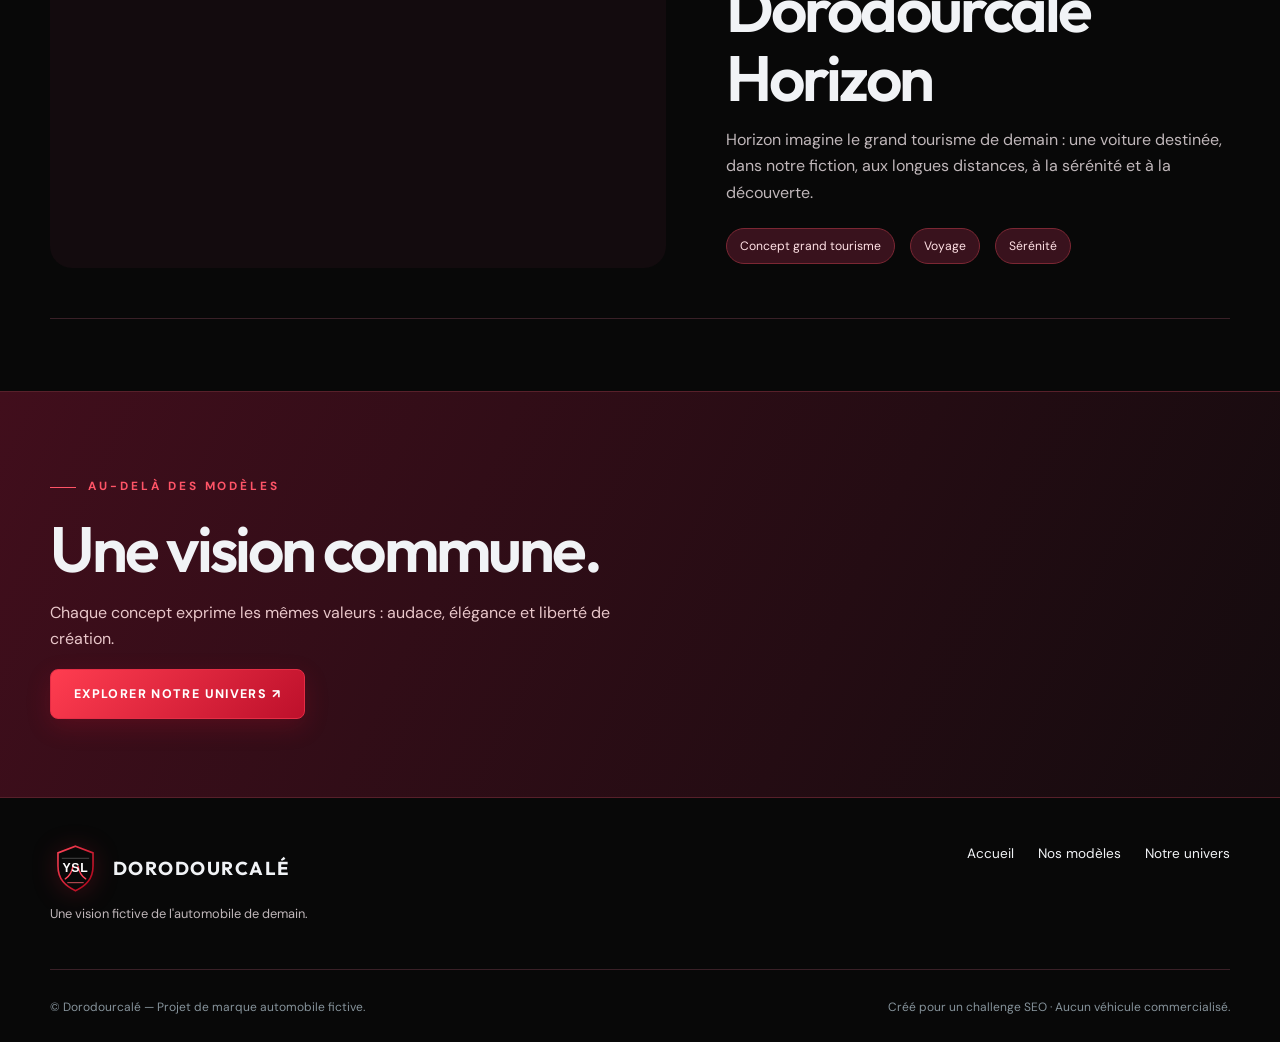
==== commit 37753643: "Replace vector drawings with real luxury sports-car photographs" ====
--- a/modeles.html
+++ b/modeles.html
@@ -1,4 +1,4 @@
 <!doctype html>
 <html lang="fr"><head><meta charset="utf-8"><meta name="viewport" content="width=device-width, initial-scale=1"><title>Modèles Dorodourcalé | Aura, Veloce et Horizon</title><meta name="description" content="Explorez les trois modèles de voitures conceptuelles Dorodourcalé : Aura, Veloce et Horizon, imaginés autour du design et de la liberté."><meta name="robots" content="index,follow,max-image-preview:large"><meta name="theme-color" content="#080808"><meta property="og:type" content="website"><meta property="og:locale" content="fr_FR"><meta property="og:site_name" content="Dorodourcalé"><meta property="og:title" content="Modèles Dorodourcalé | Aura, Veloce et Horizon"><meta property="og:description" content="Explorez les trois modèles de voitures conceptuelles Dorodourcalé : Aura, Veloce et Horizon, imaginés autour du design et de la liberté."><meta property="og:image" content="assets/ysl-logo.svg"><link rel="icon" href="assets/ysl-logo.svg" type="image/svg+xml"><link rel="stylesheet" href="assets/style.css"><script type="application/ld+json">{ "@context":"https://schema.org", "@type":"Brand", "name":"Dorodourcalé", "description":"Dorodourcalé est une marque automobile fictive imaginée autour de concepts de véhicules et d’un univers de design." }</script><script src="assets/main.js" defer></script></head>
 <body><a class="skip-link" href="#contenu">Aller au contenu</a><header class="site-header"><div class="container header-inner"><a href="index.html" class="brand" aria-label="Dorodourcalé, accueil"><img class="brand-logo" src="assets/ysl-logo.svg" alt="Emblème automobile YSL">Dorodourcalé</a><nav class="desktop-nav" aria-label="Navigation principale"><a href="index.html">Accueil</a><a href="modeles.html" aria-current="page">Nos modèles</a><a href="univers.html">Notre univers</a></nav><button class="menu-btn" type="button" aria-label="Ouvrir le menu" aria-controls="navigation-mobile" aria-expanded="false">Menu</button></div><nav class="mobile-nav" id="navigation-mobile" aria-label="Navigation mobile"><a href="index.html">Accueil</a><a href="modeles.html" aria-current="page">Nos modèles</a><a href="univers.html">Notre univers</a></nav></header>
-<main id="contenu"><section class="inner-hero"><div class="container"><span class="eyebrow">Dorodourcalé / Collection</span><h1>Nos modèles.</h1><p>Trois voitures de sport fictives, trois caractères, une même signature noir et rouge : Dorodourcalé. Ces véhicules sont des créations fictives imaginées pour notre univers automobile.</p></div></section><section class="section-tight"><div class="container"><article class="detail-model" id="aura"><div class="model-image"><img src="assets/aura.svg" width="1600" height="1067" alt="Illustration du concept Dorodourcalé Aura" loading="lazy"></div><div class="detail-copy"><span class="eyebrow">Concept 01 / Design épuré</span><h2>Dorodourcalé Aura</h2><p>Aura dessine une automobile urbaine épurée. Son identité repose sur la fluidité de la silhouette, une présence raffinée et une simplicité assumée.</p><div class="details"><span class="pill">Concept citadin</span><span class="pill">Élégance</span><span class="pill">Design minimal</span></div></div></article><article class="detail-model" id="veloce"><div class="model-image"><img src="assets/veloce.svg" width="1600" height="1067" alt="Illustration du concept Dorodourcalé Veloce" loading="lazy"></div><div class="detail-copy"><span class="eyebrow">Concept 02 / Émotion</span><h2>Dorodourcalé Veloce</h2><p>Veloce donne une forme imaginaire à l'énergie du mouvement. Des proportions dynamiques, une posture sportive et un style conçu pour susciter l'émotion.</p><div class="details"><span class="pill">Concept sportif</span><span class="pill">Dynamisme</span><span class="pill">Caractère</span></div></div></article><article class="detail-model" id="horizon"><div class="model-image"><img src="assets/horizon.svg" width="1600" height="1067" alt="Illustration du concept Dorodourcalé Horizon" loading="lazy"></div><div class="detail-copy"><span class="eyebrow">Concept 03 / Évasion</span><h2>Dorodourcalé Horizon</h2><p>Horizon imagine le grand tourisme de demain : une voiture destinée, dans notre fiction, aux longues distances, à la sérénité et à la découverte.</p><div class="details"><span class="pill">Concept grand tourisme</span><span class="pill">Voyage</span><span class="pill">Sérénité</span></div></div></article></div></section><section class="cta-section"><div class="container"><span class="eyebrow">Au-delà des modèles</span><h2>Une vision commune.</h2><p>Chaque concept exprime les mêmes valeurs : audace, élégance et liberté de création.</p><a href="univers.html" class="btn">Explorer notre univers ↗</a></div></section></main><footer class="footer"><div class="container"><div class="footer-grid"><div><a href="index.html" class="brand"><img class="brand-logo" src="assets/ysl-logo.svg" alt="Emblème automobile YSL">Dorodourcalé</a><p>Une vision fictive de l'automobile de demain.</p></div><nav class="footer-links" aria-label="Navigation de pied de page"><a href="index.html">Accueil</a><a href="modeles.html" aria-current="page">Nos modèles</a><a href="univers.html">Notre univers</a></nav></div><div class="footer-bottom"><span>© Dorodourcalé — Projet de marque automobile fictive.</span><span>Créé pour un challenge SEO · Aucun véhicule commercialisé.</span></div></div></footer></body></html>+<main id="contenu"><section class="inner-hero"><div class="container"><span class="eyebrow">Dorodourcalé / Collection</span><h1>Nos modèles.</h1><p>Trois voitures de sport fictives, trois caractères, une même signature noir et rouge : Dorodourcalé. Ces véhicules sont des créations fictives imaginées pour notre univers automobile.</p></div></section><section class="section-tight"><div class="container"><article class="detail-model" id="aura"><div class="model-image"><img src="https://images.pexels.com/photos/193991/pexels-photo-193991.jpeg?auto=compress&amp;cs=tinysrgb&amp;w=1600" width="1600" height="1067" alt="Photographie d’inspiration du concept Dorodourcalé Aura" loading="lazy"></div><div class="detail-copy"><span class="eyebrow">Concept 01 / Design épuré</span><h2>Dorodourcalé Aura</h2><p>Aura dessine une automobile urbaine épurée. Son identité repose sur la fluidité de la silhouette, une présence raffinée et une simplicité assumée.</p><div class="details"><span class="pill">Concept citadin</span><span class="pill">Élégance</span><span class="pill">Design minimal</span></div></div></article><article class="detail-model" id="veloce"><div class="model-image"><img src="https://images.pexels.com/photos/120049/pexels-photo-120049.jpeg?auto=compress&amp;cs=tinysrgb&amp;w=1600" width="1600" height="1067" alt="Photographie d’inspiration du concept Dorodourcalé Veloce" loading="lazy"></div><div class="detail-copy"><span class="eyebrow">Concept 02 / Émotion</span><h2>Dorodourcalé Veloce</h2><p>Veloce donne une forme imaginaire à l'énergie du mouvement. Des proportions dynamiques, une posture sportive et un style conçu pour susciter l'émotion.</p><div class="details"><span class="pill">Concept sportif</span><span class="pill">Dynamisme</span><span class="pill">Caractère</span></div></div></article><article class="detail-model" id="horizon"><div class="model-image"><img src="https://images.pexels.com/photos/337909/pexels-photo-337909.jpeg?auto=compress&amp;cs=tinysrgb&amp;w=1600" width="1600" height="1067" alt="Photographie d’inspiration du concept Dorodourcalé Horizon" loading="lazy"></div><div class="detail-copy"><span class="eyebrow">Concept 03 / Évasion</span><h2>Dorodourcalé Horizon</h2><p>Horizon imagine le grand tourisme de demain : une voiture destinée, dans notre fiction, aux longues distances, à la sérénité et à la découverte.</p><div class="details"><span class="pill">Concept grand tourisme</span><span class="pill">Voyage</span><span class="pill">Sérénité</span></div></div></article></div></section><section class="cta-section"><div class="container"><span class="eyebrow">Au-delà des modèles</span><h2>Une vision commune.</h2><p>Chaque concept exprime les mêmes valeurs : audace, élégance et liberté de création.</p><a href="univers.html" class="btn">Explorer notre univers ↗</a></div></section></main><footer class="footer"><div class="container"><div class="footer-grid"><div><a href="index.html" class="brand"><img class="brand-logo" src="assets/ysl-logo.svg" alt="Emblème automobile YSL">Dorodourcalé</a><p>Une vision fictive de l'automobile de demain.</p></div><nav class="footer-links" aria-label="Navigation de pied de page"><a href="index.html">Accueil</a><a href="modeles.html" aria-current="page">Nos modèles</a><a href="univers.html">Notre univers</a></nav></div><div class="footer-bottom"><span>© Dorodourcalé — Projet de marque automobile fictive.</span><span>Créé pour un challenge SEO · Aucun véhicule commercialisé.</span></div></div></footer></body></html>
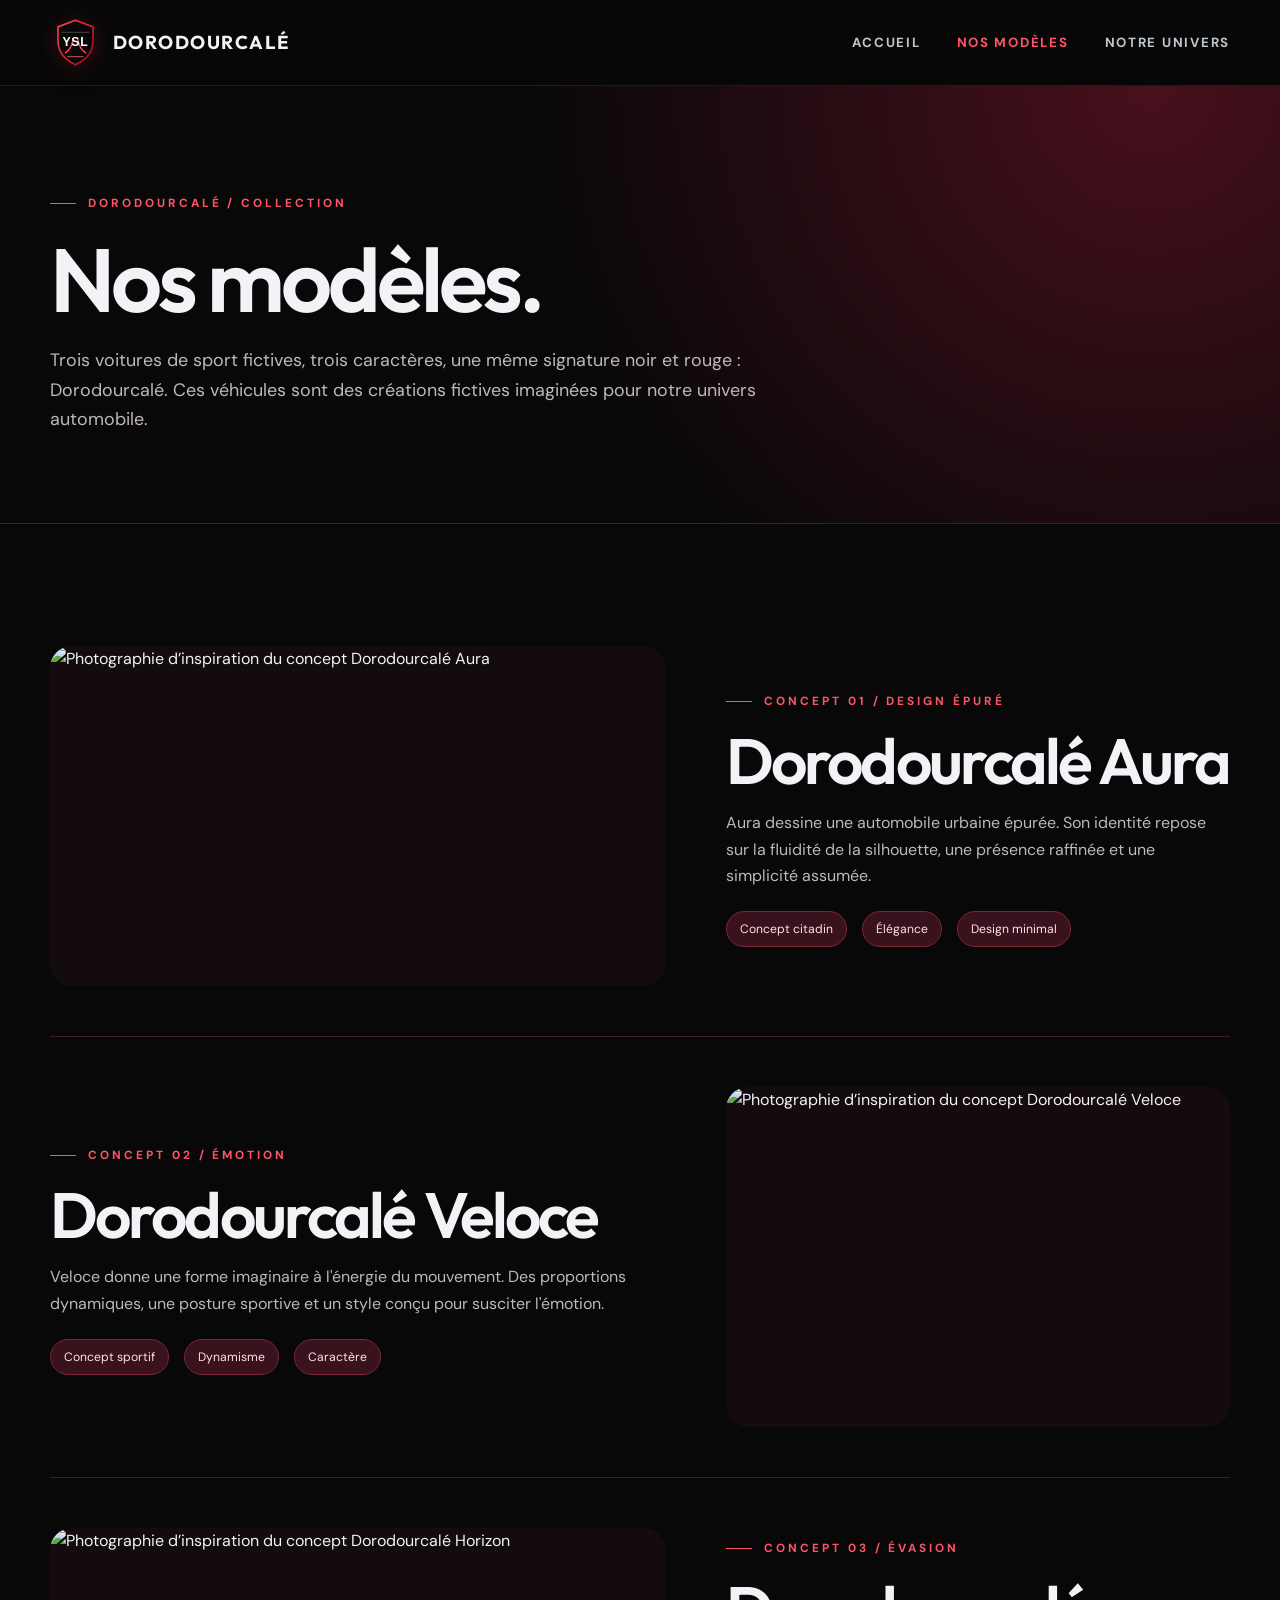
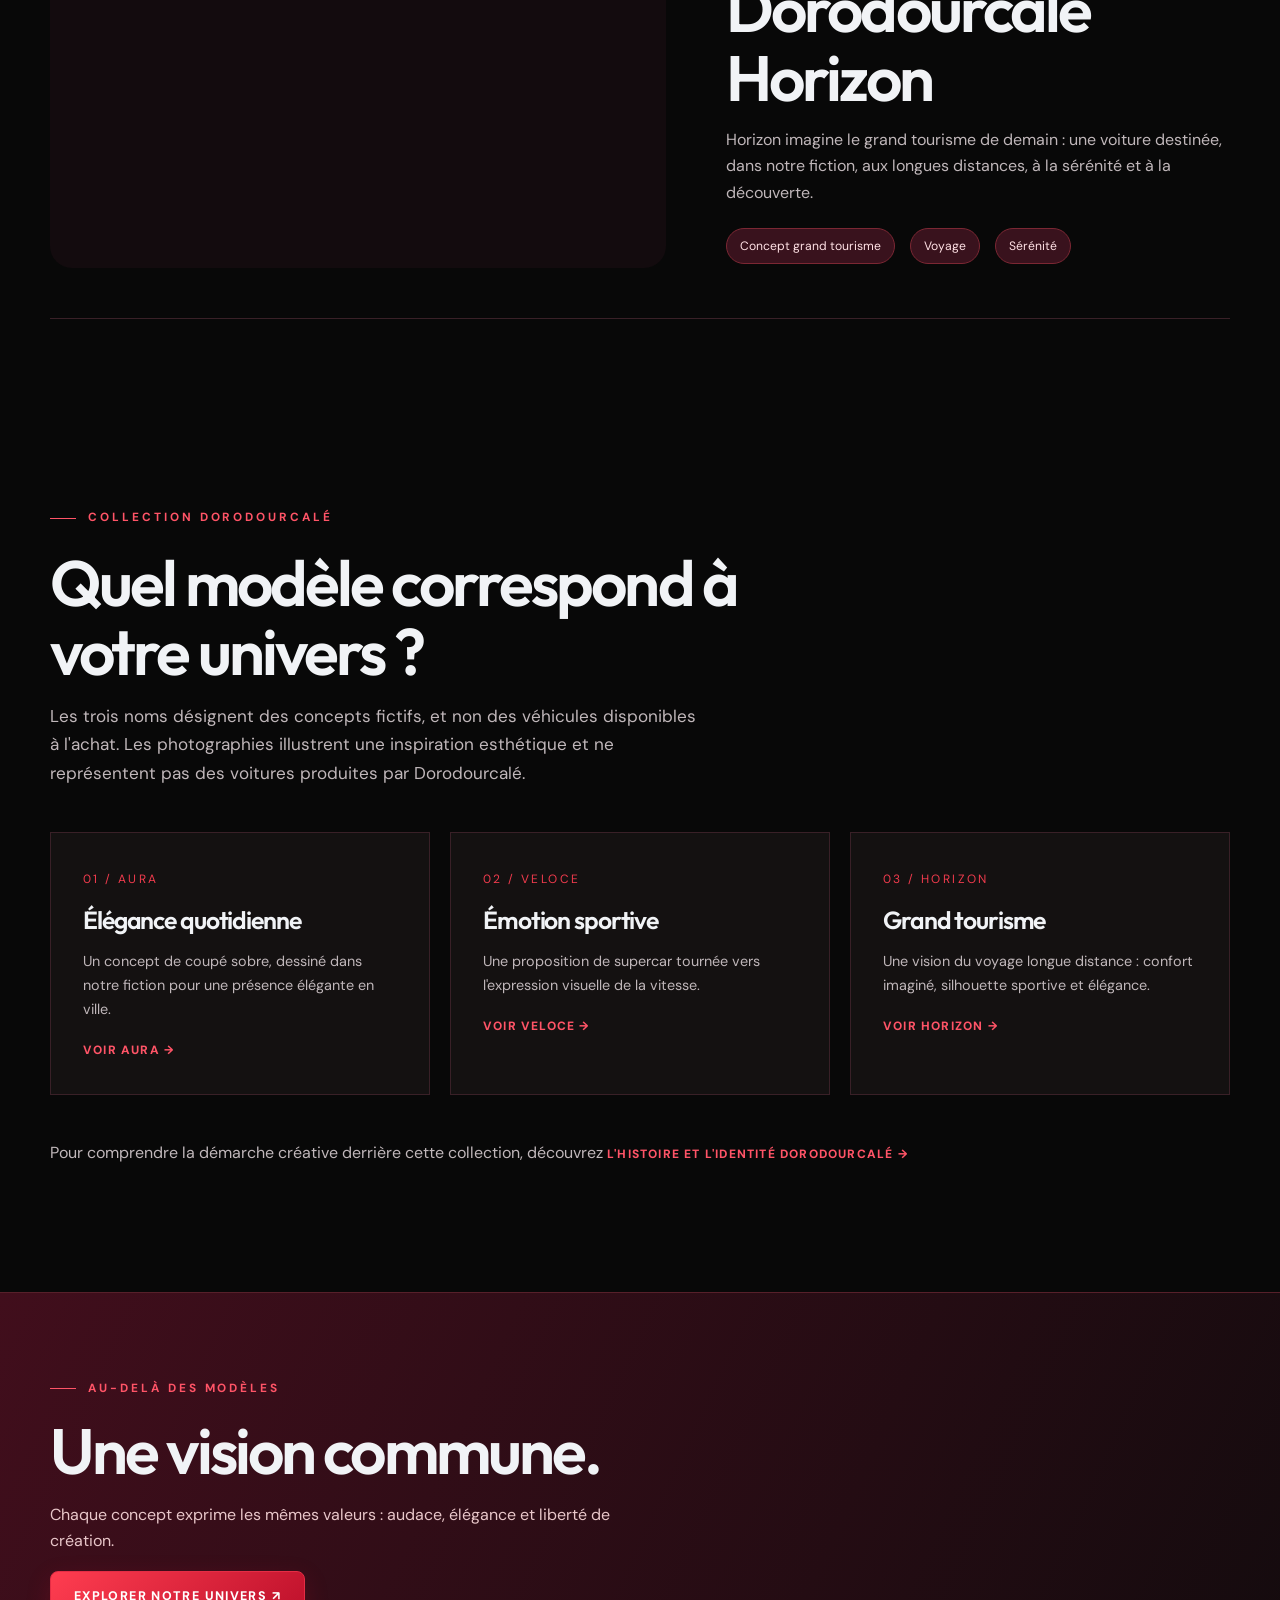
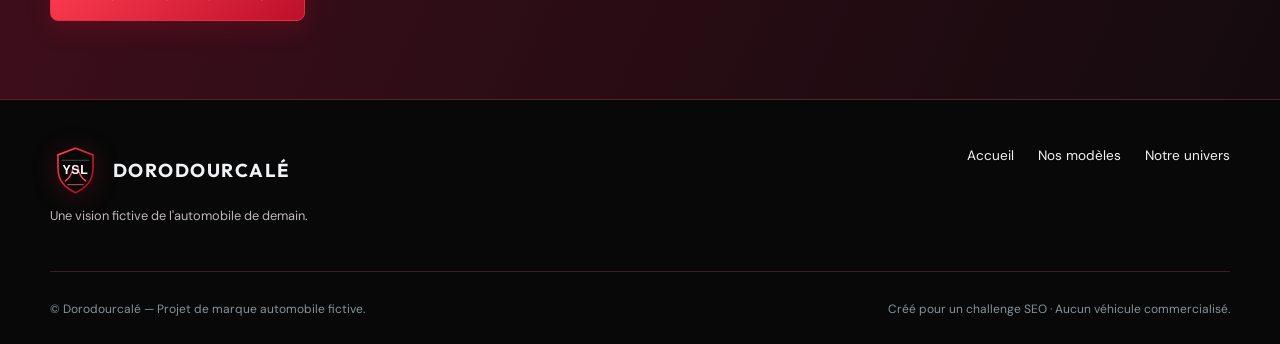
==== commit 5d29e48a: "SEO: enrich original content and structured data on modeles.html" ====
--- a/modeles.html
+++ b/modeles.html
@@ -1,4 +1,5 @@
 <!doctype html>
-<html lang="fr"><head><meta charset="utf-8"><meta name="viewport" content="width=device-width, initial-scale=1"><title>Modèles Dorodourcalé | Aura, Veloce et Horizon</title><meta name="description" content="Explorez les trois modèles de voitures conceptuelles Dorodourcalé : Aura, Veloce et Horizon, imaginés autour du design et de la liberté."><meta name="robots" content="index,follow,max-image-preview:large"><meta name="theme-color" content="#080808"><meta property="og:type" content="website"><meta property="og:locale" content="fr_FR"><meta property="og:site_name" content="Dorodourcalé"><meta property="og:title" content="Modèles Dorodourcalé | Aura, Veloce et Horizon"><meta property="og:description" content="Explorez les trois modèles de voitures conceptuelles Dorodourcalé : Aura, Veloce et Horizon, imaginés autour du design et de la liberté."><meta property="og:image" content="assets/ysl-logo.svg"><link rel="icon" href="assets/ysl-logo.svg" type="image/svg+xml"><link rel="stylesheet" href="assets/style.css"><script type="application/ld+json">{ "@context":"https://schema.org", "@type":"Brand", "name":"Dorodourcalé", "description":"Dorodourcalé est une marque automobile fictive imaginée autour de concepts de véhicules et d’un univers de design." }</script><script src="assets/main.js" defer></script></head>
+<html lang="fr"><head><meta charset="utf-8"><meta name="viewport" content="width=device-width, initial-scale=1"><title>Voitures Dorodourcalé | Modèles Aura, Veloce et Horizon</title><meta name="description" content="Découvrez les voitures de luxe fictives Dorodourcalé : Aura, Veloce et Horizon. Trois concepts automobiles inspirés du sport et du grand tourisme."><link rel="canonical" href="https://s-rpn.github.io/s-rpngithub.io/modeles.html"><meta property="og:url" content="https://s-rpn.github.io/s-rpngithub.io/modeles.html"><meta name="robots" content="index,follow,max-image-preview:large"><meta name="theme-color" content="#080808"><meta property="og:type" content="website"><meta property="og:locale" content="fr_FR"><meta property="og:site_name" content="Dorodourcalé"><meta property="og:title" content="Voitures Dorodourcalé | Modèles Aura, Veloce et Horizon"><meta property="og:description" content="Découvrez les voitures de luxe fictives Dorodourcalé : Aura, Veloce et Horizon. Trois concepts automobiles inspirés du sport et du grand tourisme."><meta property="og:image" content="https://s-rpn.github.io/s-rpngithub.io/assets/ysl-logo.svg"><link rel="icon" href="assets/ysl-logo.svg" type="image/svg+xml"><link rel="stylesheet" href="assets/style.css"><script type="application/ld+json">{ "@context":"https://schema.org", "@type":"Brand", "name":"Dorodourcalé", "description":"Dorodourcalé est une marque automobile fictive imaginée autour de concepts de véhicules et d’un univers de design." }</script><script src="assets/main.js" defer></script><script type="application/ld+json">{"@context":"https://schema.org","@type":"BreadcrumbList","itemListElement":[{"@type":"ListItem","position":1,"name":"Accueil Dorodourcalé","item":"https://s-rpn.github.io/s-rpngithub.io/"},{"@type":"ListItem","position":2,"name":"Modèles Dorodourcalé","item":"https://s-rpn.github.io/s-rpngithub.io/modeles.html"}]}</script></head>
 <body><a class="skip-link" href="#contenu">Aller au contenu</a><header class="site-header"><div class="container header-inner"><a href="index.html" class="brand" aria-label="Dorodourcalé, accueil"><img class="brand-logo" src="assets/ysl-logo.svg" alt="Emblème automobile YSL">Dorodourcalé</a><nav class="desktop-nav" aria-label="Navigation principale"><a href="index.html">Accueil</a><a href="modeles.html" aria-current="page">Nos modèles</a><a href="univers.html">Notre univers</a></nav><button class="menu-btn" type="button" aria-label="Ouvrir le menu" aria-controls="navigation-mobile" aria-expanded="false">Menu</button></div><nav class="mobile-nav" id="navigation-mobile" aria-label="Navigation mobile"><a href="index.html">Accueil</a><a href="modeles.html" aria-current="page">Nos modèles</a><a href="univers.html">Notre univers</a></nav></header>
-<main id="contenu"><section class="inner-hero"><div class="container"><span class="eyebrow">Dorodourcalé / Collection</span><h1>Nos modèles.</h1><p>Trois voitures de sport fictives, trois caractères, une même signature noir et rouge : Dorodourcalé. Ces véhicules sont des créations fictives imaginées pour notre univers automobile.</p></div></section><section class="section-tight"><div class="container"><article class="detail-model" id="aura"><div class="model-image"><img src="https://images.pexels.com/photos/193991/pexels-photo-193991.jpeg?auto=compress&amp;cs=tinysrgb&amp;w=1600" width="1600" height="1067" alt="Photographie d’inspiration du concept Dorodourcalé Aura" loading="lazy"></div><div class="detail-copy"><span class="eyebrow">Concept 01 / Design épuré</span><h2>Dorodourcalé Aura</h2><p>Aura dessine une automobile urbaine épurée. Son identité repose sur la fluidité de la silhouette, une présence raffinée et une simplicité assumée.</p><div class="details"><span class="pill">Concept citadin</span><span class="pill">Élégance</span><span class="pill">Design minimal</span></div></div></article><article class="detail-model" id="veloce"><div class="model-image"><img src="https://images.pexels.com/photos/120049/pexels-photo-120049.jpeg?auto=compress&amp;cs=tinysrgb&amp;w=1600" width="1600" height="1067" alt="Photographie d’inspiration du concept Dorodourcalé Veloce" loading="lazy"></div><div class="detail-copy"><span class="eyebrow">Concept 02 / Émotion</span><h2>Dorodourcalé Veloce</h2><p>Veloce donne une forme imaginaire à l'énergie du mouvement. Des proportions dynamiques, une posture sportive et un style conçu pour susciter l'émotion.</p><div class="details"><span class="pill">Concept sportif</span><span class="pill">Dynamisme</span><span class="pill">Caractère</span></div></div></article><article class="detail-model" id="horizon"><div class="model-image"><img src="https://images.pexels.com/photos/337909/pexels-photo-337909.jpeg?auto=compress&amp;cs=tinysrgb&amp;w=1600" width="1600" height="1067" alt="Photographie d’inspiration du concept Dorodourcalé Horizon" loading="lazy"></div><div class="detail-copy"><span class="eyebrow">Concept 03 / Évasion</span><h2>Dorodourcalé Horizon</h2><p>Horizon imagine le grand tourisme de demain : une voiture destinée, dans notre fiction, aux longues distances, à la sérénité et à la découverte.</p><div class="details"><span class="pill">Concept grand tourisme</span><span class="pill">Voyage</span><span class="pill">Sérénité</span></div></div></article></div></section><section class="cta-section"><div class="container"><span class="eyebrow">Au-delà des modèles</span><h2>Une vision commune.</h2><p>Chaque concept exprime les mêmes valeurs : audace, élégance et liberté de création.</p><a href="univers.html" class="btn">Explorer notre univers ↗</a></div></section></main><footer class="footer"><div class="container"><div class="footer-grid"><div><a href="index.html" class="brand"><img class="brand-logo" src="assets/ysl-logo.svg" alt="Emblème automobile YSL">Dorodourcalé</a><p>Une vision fictive de l'automobile de demain.</p></div><nav class="footer-links" aria-label="Navigation de pied de page"><a href="index.html">Accueil</a><a href="modeles.html" aria-current="page">Nos modèles</a><a href="univers.html">Notre univers</a></nav></div><div class="footer-bottom"><span>© Dorodourcalé — Projet de marque automobile fictive.</span><span>Créé pour un challenge SEO · Aucun véhicule commercialisé.</span></div></div></footer></body></html>+<main id="contenu"><section class="inner-hero"><div class="container"><span class="eyebrow">Dorodourcalé / Collection</span><h1>Nos modèles.</h1><p>Trois voitures de sport fictives, trois caractères, une même signature noir et rouge : Dorodourcalé. Ces véhicules sont des créations fictives imaginées pour notre univers automobile.</p></div></section><section class="section-tight"><div class="container"><article class="detail-model" id="aura"><div class="model-image"><img src="https://images.pexels.com/photos/193991/pexels-photo-193991.jpeg?auto=compress&amp;cs=tinysrgb&amp;w=1600" width="1600" height="1067" alt="Photographie d’inspiration du concept Dorodourcalé Aura" loading="lazy"></div><div class="detail-copy"><span class="eyebrow">Concept 01 / Design épuré</span><h2>Dorodourcalé Aura</h2><p>Aura dessine une automobile urbaine épurée. Son identité repose sur la fluidité de la silhouette, une présence raffinée et une simplicité assumée.</p><div class="details"><span class="pill">Concept citadin</span><span class="pill">Élégance</span><span class="pill">Design minimal</span></div></div></article><article class="detail-model" id="veloce"><div class="model-image"><img src="https://images.pexels.com/photos/120049/pexels-photo-120049.jpeg?auto=compress&amp;cs=tinysrgb&amp;w=1600" width="1600" height="1067" alt="Photographie d’inspiration du concept Dorodourcalé Veloce" loading="lazy"></div><div class="detail-copy"><span class="eyebrow">Concept 02 / Émotion</span><h2>Dorodourcalé Veloce</h2><p>Veloce donne une forme imaginaire à l'énergie du mouvement. Des proportions dynamiques, une posture sportive et un style conçu pour susciter l'émotion.</p><div class="details"><span class="pill">Concept sportif</span><span class="pill">Dynamisme</span><span class="pill">Caractère</span></div></div></article><article class="detail-model" id="horizon"><div class="model-image"><img src="https://images.pexels.com/photos/337909/pexels-photo-337909.jpeg?auto=compress&amp;cs=tinysrgb&amp;w=1600" width="1600" height="1067" alt="Photographie d’inspiration du concept Dorodourcalé Horizon" loading="lazy"></div><div class="detail-copy"><span class="eyebrow">Concept 03 / Évasion</span><h2>Dorodourcalé Horizon</h2><p>Horizon imagine le grand tourisme de demain : une voiture destinée, dans notre fiction, aux longues distances, à la sérénité et à la découverte.</p><div class="details"><span class="pill">Concept grand tourisme</span><span class="pill">Voyage</span><span class="pill">Sérénité</span></div></div></article></div></section><section class="section" aria-labelledby="comparison-title"><div class="container"><div class="section-lead"><span class="eyebrow">Collection Dorodourcalé</span><h2 id="comparison-title">Quel modèle correspond à votre univers&nbsp;?</h2><p>Les trois noms désignent des concepts fictifs, et non des véhicules disponibles à l'achat. Les photographies illustrent une inspiration esthétique et ne représentent pas des voitures produites par Dorodourcalé.</p></div><div class="principles"><div class="principle"><span class="num">01 / AURA</span><h3>Élégance quotidienne</h3><p>Un concept de coupé sobre, dessiné dans notre fiction pour une présence élégante en ville.</p><a class="text-link" href="#aura">Voir Aura →</a></div><div class="principle"><span class="num">02 / VELOCE</span><h3>Émotion sportive</h3><p>Une proposition de supercar tournée vers l'expression visuelle de la vitesse.</p><a class="text-link" href="#veloce">Voir Veloce →</a></div><div class="principle"><span class="num">03 / HORIZON</span><h3>Grand tourisme</h3><p>Une vision du voyage longue distance : confort imaginé, silhouette sportive et élégance.</p><a class="text-link" href="#horizon">Voir Horizon →</a></div></div><p class="text-muted">Pour comprendre la démarche créative derrière cette collection, découvrez <a class="text-link" href="univers.html">l'histoire et l'identité Dorodourcalé →</a></p></div></section>
+<section class="cta-section"><div class="container"><span class="eyebrow">Au-delà des modèles</span><h2>Une vision commune.</h2><p>Chaque concept exprime les mêmes valeurs : audace, élégance et liberté de création.</p><a href="univers.html" class="btn">Explorer notre univers ↗</a></div></section></main><footer class="footer"><div class="container"><div class="footer-grid"><div><a href="index.html" class="brand"><img class="brand-logo" src="assets/ysl-logo.svg" alt="Emblème automobile YSL">Dorodourcalé</a><p>Une vision fictive de l'automobile de demain.</p></div><nav class="footer-links" aria-label="Navigation de pied de page"><a href="index.html">Accueil</a><a href="modeles.html" aria-current="page">Nos modèles</a><a href="univers.html">Notre univers</a></nav></div><div class="footer-bottom"><span>© Dorodourcalé — Projet de marque automobile fictive.</span><span>Créé pour un challenge SEO · Aucun véhicule commercialisé.</span></div></div></footer></body></html>
